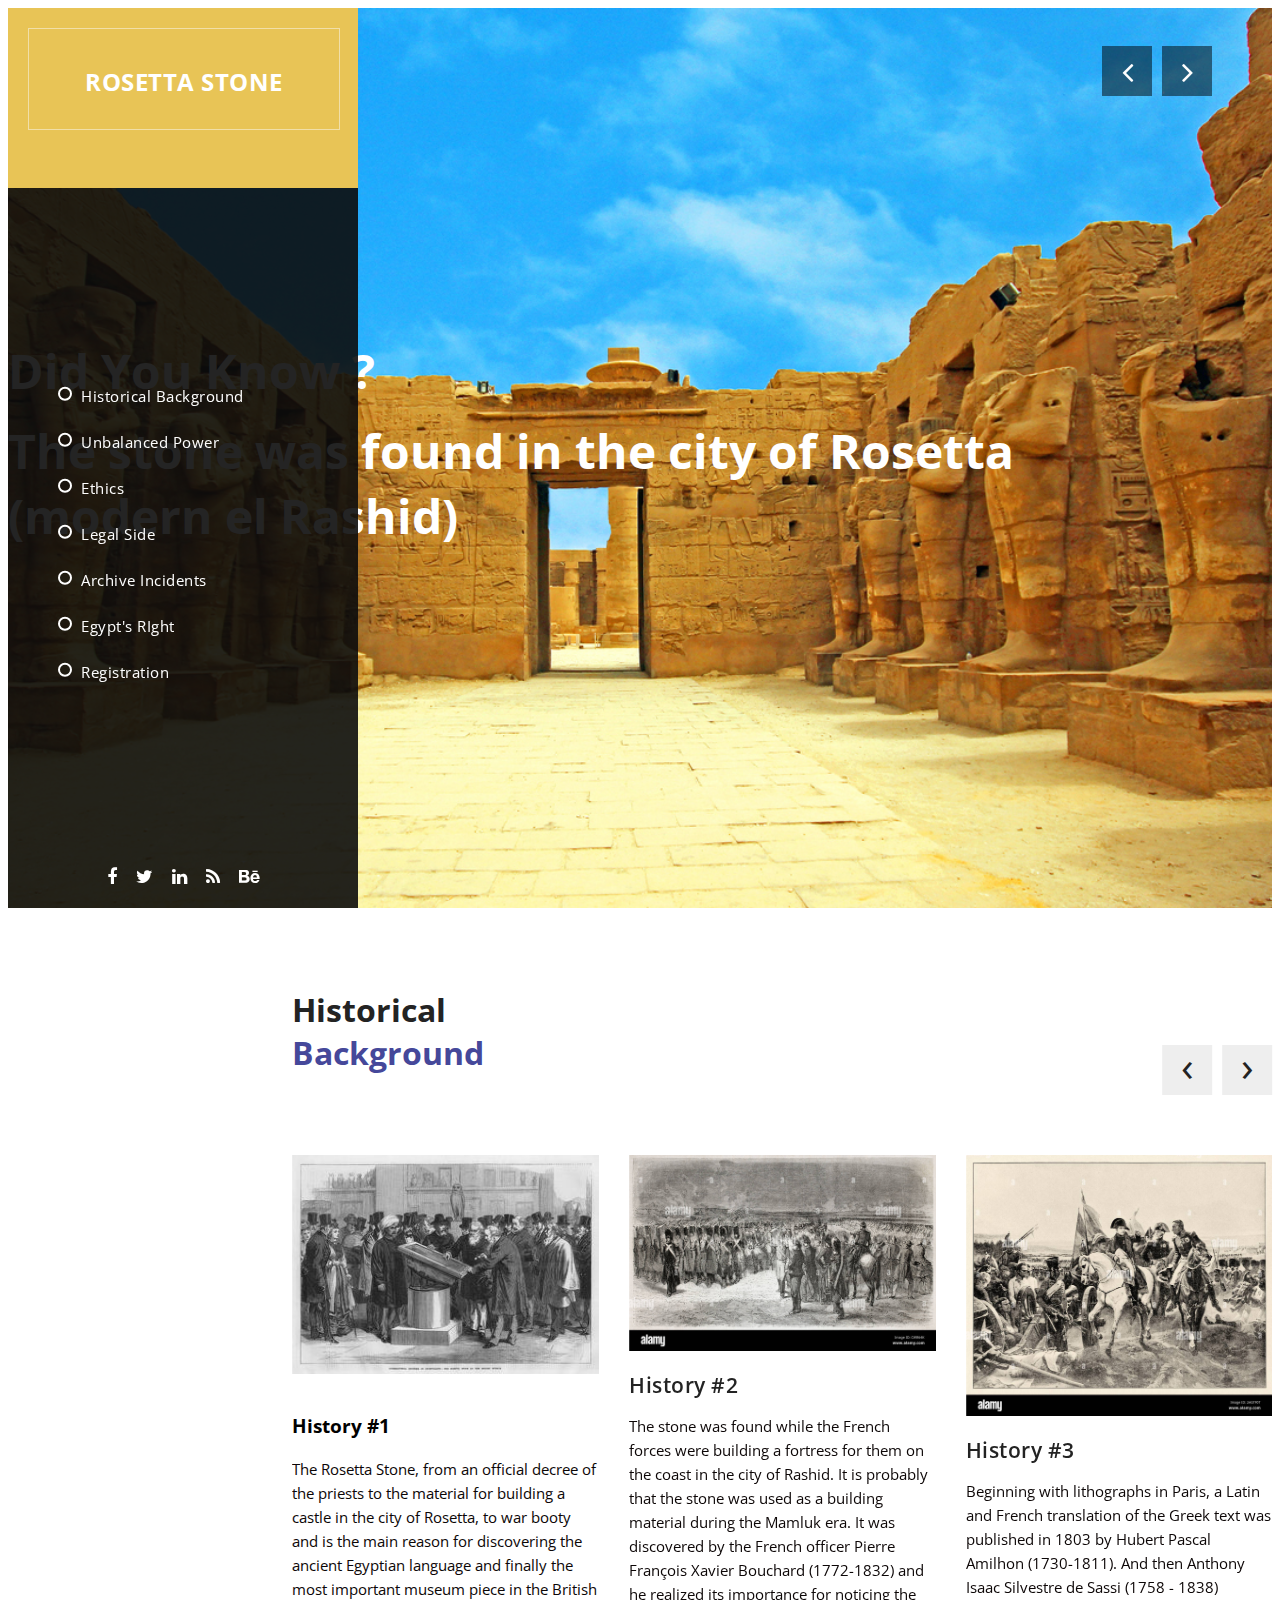
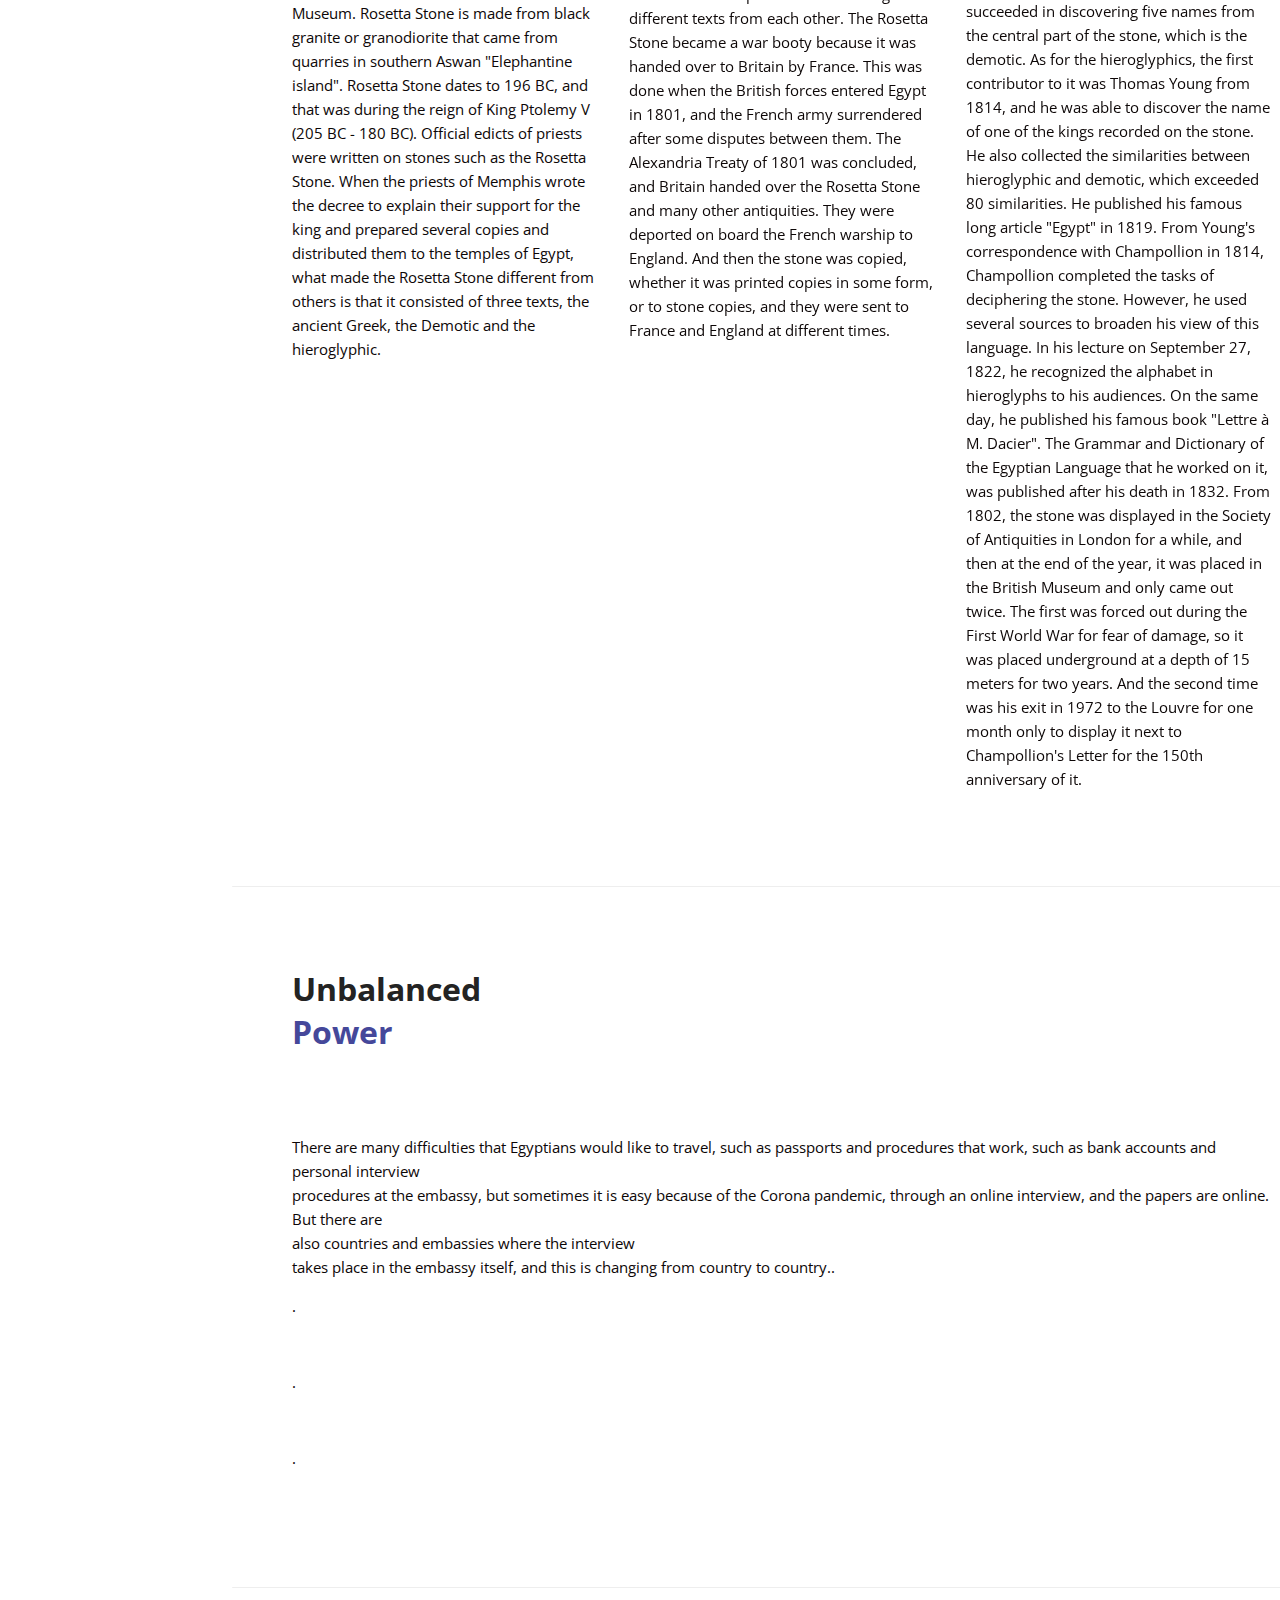
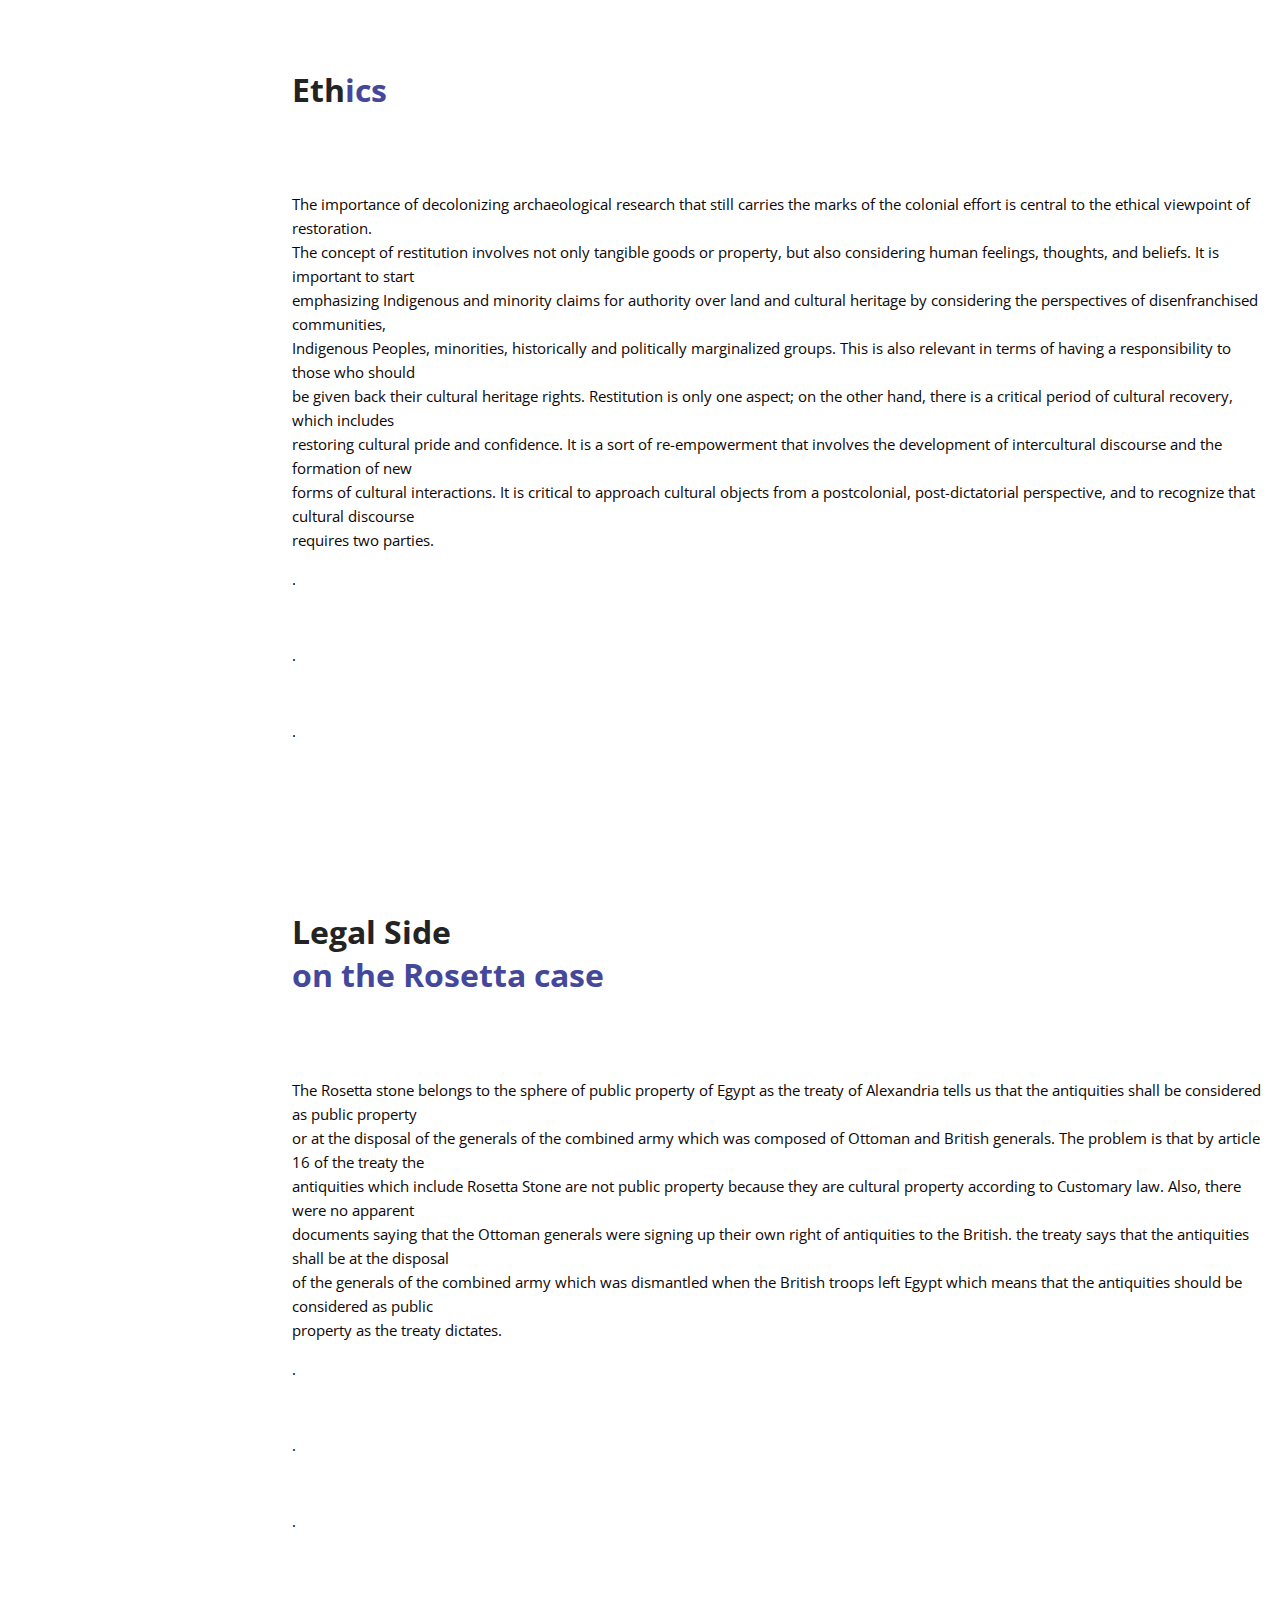
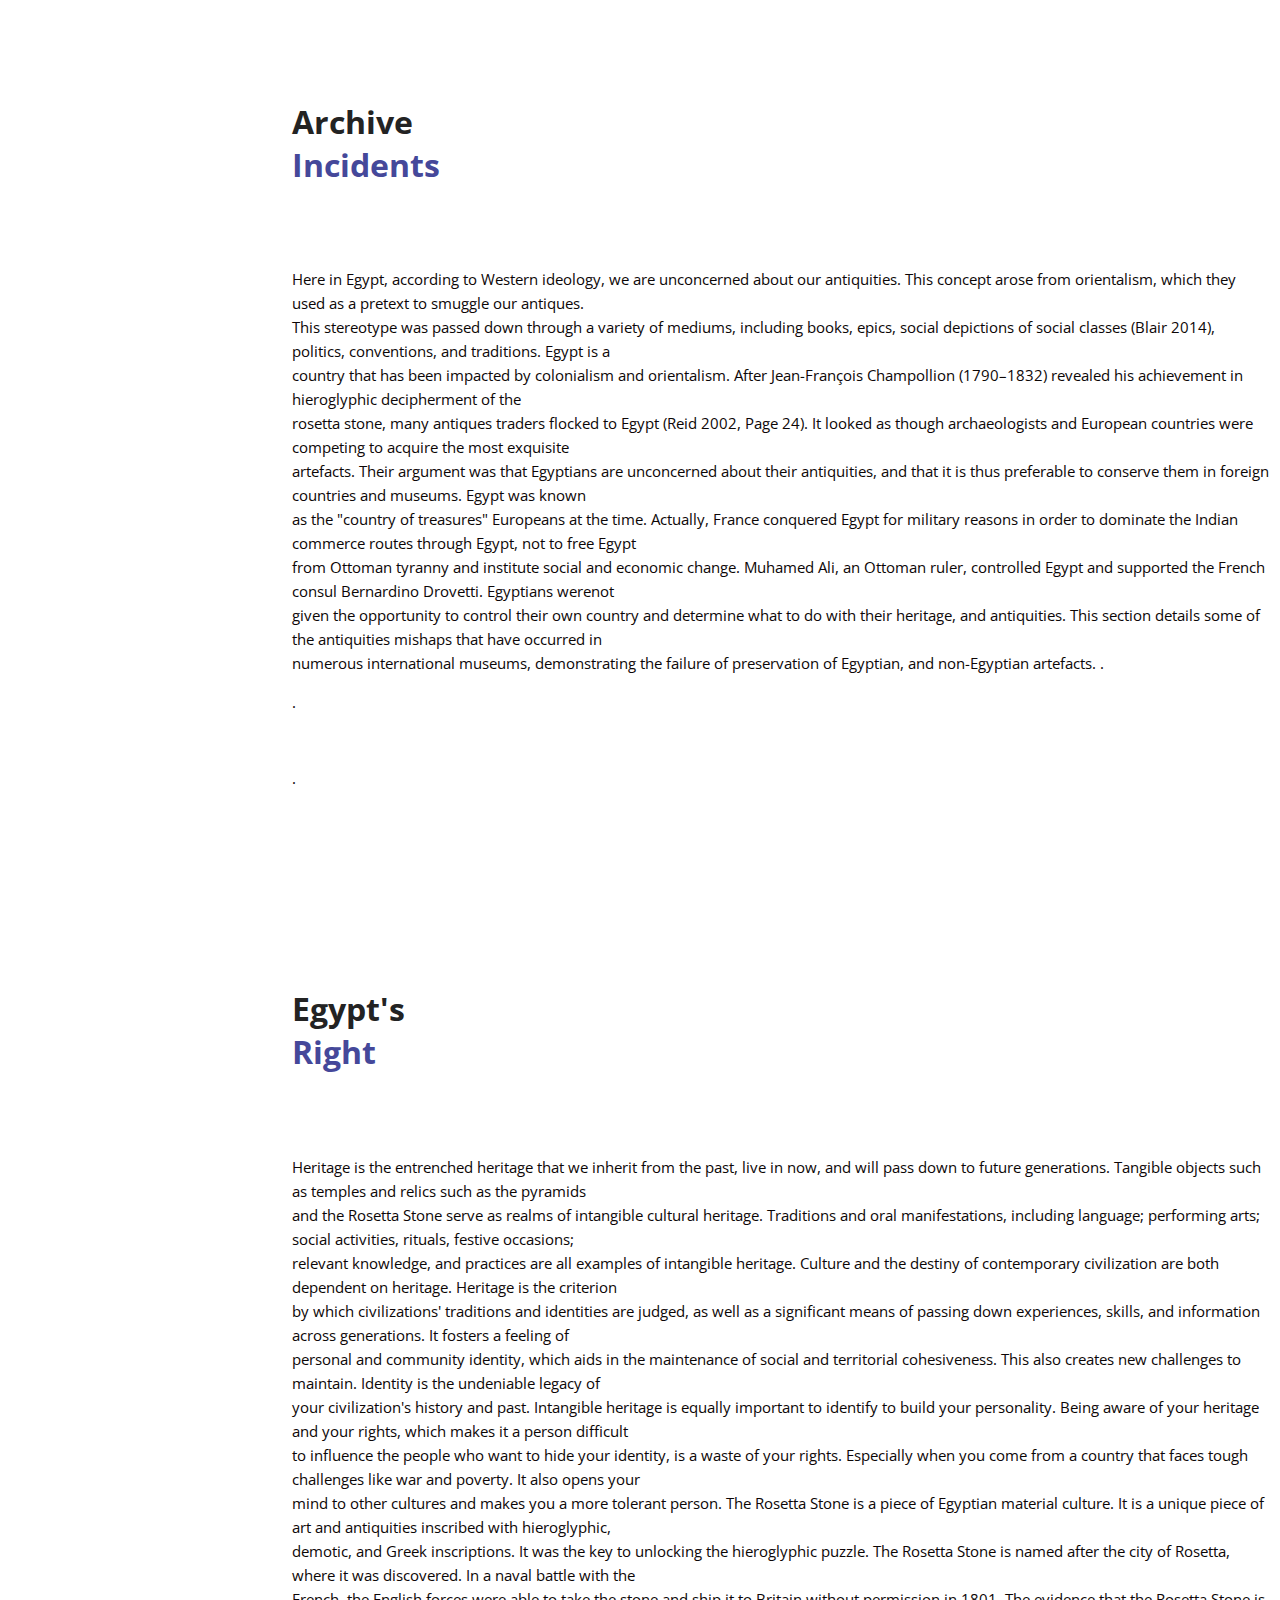
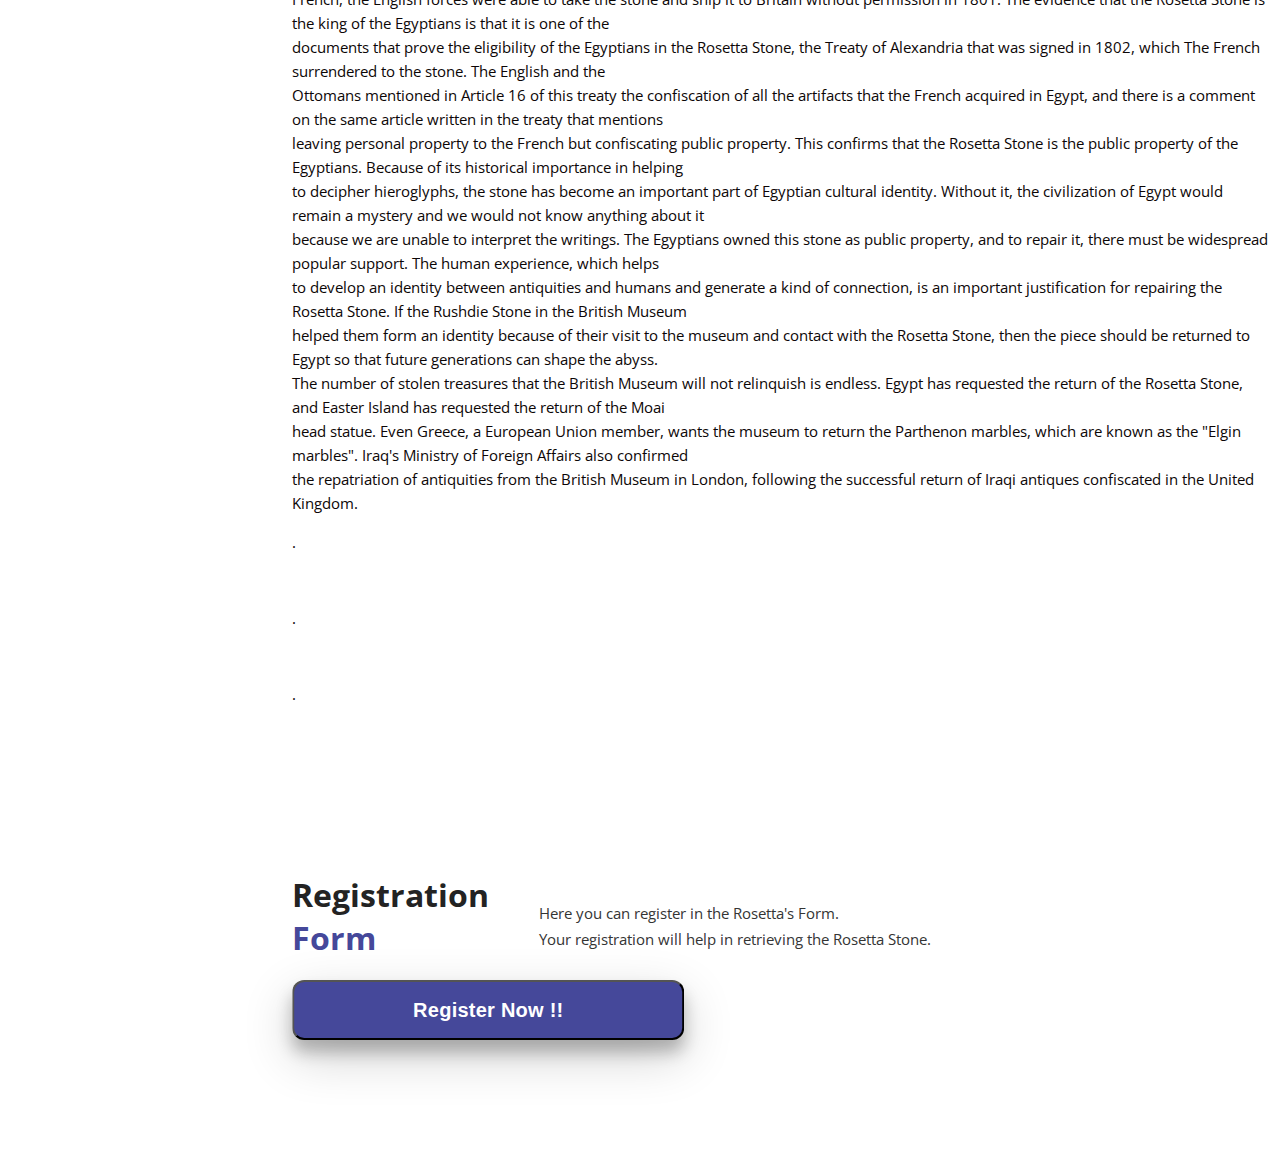
==== index.html @ f5f6c84d "Add files via upload" ====
<!DOCTYPE html>
<html>
  
    
        <meta name="viewport" content="width=device-width, initial-scale=1">
        <link rel="apple-touch-icon" href="apple-touch-icon.png">

        <link rel="stylesheet" href="css/bootstrap.min.css">
        <link rel="stylesheet" href="css/bootstrap-theme.min.css">
        <link rel="stylesheet" href="css/fontAwesome.css">
        <link rel="stylesheet" href="css/light-box.css">
        <link rel="stylesheet" href="css/owl-carousel.css">
        <link rel="stylesheet" href="css/template2.css">
        <link rel="stylesheet" href="css/txt1.css">

        <link href="https://fonts.googleapis.com/css?family=Open+Sans:300,400,600,700,800" rel="stylesheet">

        <script src="js/vendor/modernizr-2.8.3-respond-1.4.2.min.js"></script>
    </head>

<body>



        <header class="nav-down responsive-nav hidden-lg hidden-md">
        
             
           
        </header>

        <div class="sidebar-navigation hidde-sm hidden-xs" style="width: 350px;" >
            <div class="logo" style="width: 310px;">
                <a href="#">Rosetta Stone</a>
            </div>
            <nav>
                <ul>
                 
                    <li>
                        <a href="#featured">
                            <span class="rect"></span>
                            <span class="circle"></span>
                          Historical background
                        </a>
                    </li>
                    <li>
                        <a href="#power">
                            <span class="rect"></span>
                            <span class="circle"></span>
                           Unbalanced power
                        </a>
                    </li>
                    <li>
                        <a href="#projects">
                            <span class="rect"></span>
                            <span class="circle"></span>
                          Ethics
                        </a>
                    </li>
                    <li>
                        <a href="#video">
                            <span class="rect"></span>
                            <span class="circle"></span>
                            Legal Side
                        </a>
                    </li>
                    <li>
                        <a href="#blog">
                            <span class="rect"></span>
                            <span class="circle"></span>
                           Archive Incidents
                        </a>
                    </li>
             
                    <li>
                        <a href="#right">
                            <span class="rect"></span>
                            <span class="circle"></span>
                            Egypt's RIght 
                        </a>
                    </li>

                    <li>
                        <a href="#contact">
                            <span class="rect"></span>
                            <span class="circle"></span>
                            Registration 
                        </a>
                    </li>
                </ul>
            </nav>
            <ul class="social-icons">
                <li><a href="#"><i class="fa fa-facebook"></i></a></li>
                <li><a href="#"><i class="fa fa-twitter"></i></a></li>
                <li><a href="#"><i class="fa fa-linkedin"></i></a></li>
                <li><a href="#"><i class="fa fa-rss"></i></a></li>
                <li><a href="#"><i class="fa fa-behance"></i></a></li>
            </ul>
        </div>

        <div class="slider">
            <div class="Modern-Slider content-section" id="top">
                <!-- Item -->
                <div class="item item-1">
                    <div class="img-fill">
                    <div class="image"></div>
                    <div class="info">
                        <div style="text-align: left;">
                          <h1 class="black">Did You Know ?</h1>
                         <h1> The stone was found in the city of Rosetta (modern el Rashid)</h1>
                          <div class="white-button button">
                             
                          </div>
                        </div>
                        </div>
                    </div>
                </div>
                <!-- // Item -->
                <!-- Item -->
                <div class="item item-2">
                    <div class="img-fill">
                        <div class="image"></div>
                        <div class="info">
                        <div style="text-align: left;">
                            <h1 class="black">Did You Know ?</h1>
                            <h1> The Rosseta stone is currently located in the British museum</h1>
                          <div class="white-button button">
                        
                          </div>
                        </div>
                        </div>
                    </div>
                </div>
                <!-- // Item -->
                <!-- Item -->
                <div class="item item-3">
                    <div class="img-fill">
                        <div class="image"></div>
                        <div class="info">
                        <div style="text-align: left; padding-right: 575px;">
                          <h1>Did You Know ?</h1>
                          <h1>The Rosetta Stone's age is 2217 years</h1>
                          
                          <div class="white-button button">
                             
                          </div>
                        </div>
                        </div>
                    </div>
                </div>
                <!-- // Item -->
            </div>
        </div>


            <div class="page-content">
            <section id="featured" class="content-section">
              <div class="section-heading">
                    <h1>Historical <br><em>Background</em></h1>
              </div>
                <div class="section-content">
                    <div class="owl-carousel owl-theme">
                        <div class="item">
                            <div class="image">
                                <img src="img/1.jpg" alt="">
                                <div class="featured-button button">
                                   
                                </div>
                            </div>
                            <div class="text-content">
                                <h3>History #1</h3>
                              <p>The Rosetta Stone, from an official decree of the priests to the material for building a castle in the city of Rosetta, to war booty and is the main reason for discovering the ancient Egyptian language and finally the most important museum piece in the British Museum. Rosetta Stone is made from black granite or granodiorite that came from quarries in southern Aswan "Elephantine island". Rosetta Stone dates to 196 BC, and that was during the reign of King Ptolemy V (205 BC - 180 BC). Official edicts of priests were written on stones such as the Rosetta Stone. When the priests of Memphis wrote the decree to explain their support for the king and prepared several copies and distributed them to the temples of Egypt, what made the Rosetta Stone different from others is that it consisted of three texts, the ancient Greek, the Demotic and the hieroglyphic.</p>
                                
                            </div>
                        </div>
                        <div class="item">
                            <div class="image">
                                <img src="img/9.jpg" alt="">
                                <div class="featured-button button">
                                    
                                </div>
                            </div>
                            <div class="text-content">
                                <h4>History #2</h4>
                                <p>The stone was found while the French forces were building a fortress for them on the coast in the city of Rashid. It is probably that the stone was used as a building material during the Mamluk era. It was discovered by the French officer Pierre François Xavier Bouchard (1772-1832) and he realized its importance for noticing the different texts from each other. The Rosetta Stone became a war booty because it was handed over to Britain by France. This was done when the British forces entered Egypt in 1801, and the French army surrendered after some disputes between them. The Alexandria Treaty of 1801 was concluded, and Britain handed over the Rosetta Stone and many other antiquities. They were deported on board the French warship to England. And then the stone was copied, whether it was printed copies in some form, or to stone copies, and they were sent to France and England at different times.</p>
                            </div>
                        </div>
                        <div class="item">
                            <div class="image">
                                <img src="img/10.jpg" alt="">
                                <div class="featured-button button">
                                   
                                </div>
                            </div>
                            <div class="text-content">
                                <h4>History #3</h4>
                              
                                <p> Beginning with lithographs in Paris, a Latin and French translation of the Greek text was published in 1803 by Hubert Pascal Amilhon (1730-1811). And then Anthony Isaac Silvestre de Sassi (1758 - 1838) succeeded in discovering five names from the central part of the stone, which is the demotic. As for the hieroglyphics, the first contributor to it was Thomas Young from 1814, and he was able to discover the name of one of the kings recorded on the stone. He also collected the similarities between hieroglyphic and demotic, which exceeded 80 similarities. He published his famous long article "Egypt" in 1819. From Young's correspondence with Champollion in 1814, Champollion completed the tasks of deciphering the stone. However, he used several sources to broaden his view of this language. In his lecture on September 27, 1822, he recognized the alphabet in hieroglyphs to his audiences. On the same day, he published his famous book "Lettre à M. Dacier". The Grammar and Dictionary of the Egyptian Language that he worked on it, was published after his death in 1832. From 1802, the stone was displayed in the Society of Antiquities in London for a while, and then at the end of the year, it was placed in the British Museum and only came out twice. The first was forced out during the First World War for fear of damage, so it was placed underground at a depth of 15 meters for two years. And the second time was his exit in 1972 to the Louvre for one month only to display it next to Champollion's Letter for the 150th anniversary of it.</p>
                            </div>
                        </div>
                       
                        </div>
                </div>
            </section>


            <section id="power" class="content-section">
                <div class="section-heading">
                    <h1>Unbalanced <br><em>Power</em></h1>
                </div>
                <div class="section-content">
                    <div class="masonry">
                        <div class="row">
                            <div class="item">
                                <div class="col-md-8">
                    <p>There are many difficulties that Egyptians would like to travel, such as passports and procedures that work, such as bank accounts and personal interview</br>
                         procedures at the embassy, but sometimes it is easy because of the Corona pandemic, through an online interview, and the papers are online. But there are</br>
                          also countries and embassies where the interview<br>
                     takes place in the embassy itself, and this is changing from country to country..</p>
                     <p>.</p> <br>
                     <p>.</p> <br>
                     <p>.</p> <br>
               
             
                            </div>
                        </div>
                    </div>
                </div>            
            </section>




            <section id="projects" class="content-section">
                <div class="section-heading">
                    <h1>Eth<em>ics</em></h1>
                </div>
                <div class="section-content">
                    <div class="masonry">
                        <div class="row">
                            <div class="item">
                                <div class="col-md-8">
                    <p>The importance of decolonizing archaeological research that still carries the marks of the colonial effort is central to the ethical viewpoint of restoration.<br>
                         The concept of restitution involves not only tangible goods or property, but also considering human feelings, thoughts, and beliefs. It is important to start<br>
                          emphasizing Indigenous and minority claims for authority over land and cultural heritage by considering the perspectives of disenfranchised communities,<br>
                           Indigenous Peoples, minorities, historically and politically marginalized groups. This is also relevant in terms of having a responsibility to those who should<br>
                            be given back their cultural heritage rights. Restitution is only one aspect; on the other hand, there is a critical period of cultural recovery, which includes<br>
                             restoring cultural pride and confidence. It is a sort of re-empowerment that involves the development of intercultural discourse and the formation of new<br> 
                             forms of cultural interactions. It is critical to approach cultural objects from a postcolonial, post-dictatorial perspective, and to recognize that cultural discourse<br>
                              requires two parties. </p>
                              <p>.</p> <br>
                              <p>.</p> <br>
                              <p>.</p> <br>
               
             
                            </div>
                        </div>
                    </div>
                </div>     
            
                    </div>       
            </section>




            <section id="video" class="content-section">
                <div class="section-heading">
                    <h1>Legal Side<br><em>on the Rosetta case</em></h1>
                </div>
                <div class="section-content">
                    <div class="masonry">
                        <div class="row">
                            <div class="item">
                                <div class="col-md-8">
                    <p>The Rosetta stone belongs to the sphere of public property of Egypt as the treaty of Alexandria tells us that the antiquities shall be considered as public property<br>
                         or at the disposal of the generals of the combined army which was composed of Ottoman and British generals. The problem is that by article 16 of the treaty the<br>
                          antiquities which include Rosetta Stone are not public property because they are cultural property according to Customary law. Also, there were no apparent<br>
                           documents saying that the Ottoman generals were signing up their own right of antiquities to the British. the treaty says that the antiquities shall be at the disposal<br>
                            of the generals of the combined army which was dismantled when the British troops left Egypt which means that the antiquities should be considered as public<br>
                             property as the treaty dictates. </p>
                             <p>.</p> <br>
                             <p>.</p> <br>
                             <p>.</p> <br>
               
             
                            </div>
                        </div>
                    </div>
                </div> 
                </div>           
            </section>



            <section id="blog" class="content-section">
                <div class="section-heading">
                    <h1>Archive<br><em>Incidents</em></h1>
                </div>
                <div class="section-content">
                    <div class="masonry">
                        <div class="row">
                            <div class="item">
                                <div class="col-md-8">
                    <p>Here in Egypt, according to Western ideology, we are unconcerned about our antiquities. This concept arose from orientalism, which they used as a pretext to smuggle our antiques.<br>
                         This stereotype was passed down through a variety of mediums, including books, epics, social depictions of social classes (Blair 2014), politics, conventions, and traditions. Egypt is a <br>
                         country that has been impacted by colonialism and orientalism. After Jean-François Champollion (1790–1832) revealed his achievement in hieroglyphic decipherment of the<br>rosetta stone, 
                          many antiques traders flocked to Egypt (Reid 2002, Page 24). It looked as though archaeologists and European countries were competing to acquire the most exquisite<br>
                           artefacts. Their argument was that Egyptians are unconcerned about their antiquities, and that it is thus preferable to conserve them in foreign countries and museums. Egypt was known<br> 
                           as the "country of treasures" Europeans at the time. Actually, France conquered Egypt for military reasons in order to dominate the Indian commerce routes through Egypt, not to free Egypt <br> 
                           from Ottoman tyranny and institute social and economic change. Muhamed Ali, an Ottoman ruler, controlled Egypt and supported the French consul Bernardino Drovetti. Egyptians werenot<br> 
                           given the opportunity to control their own country and determine what to do with their heritage, and antiquities. This section details some of the antiquities mishaps that have occurred in <br>
                           numerous international museums, demonstrating the failure of preservation of Egyptian, and non-Egyptian artefacts. . </p>
                             <p>.</p> <br>
                             <p>.</p> <br>
                            
               
             
                            </div>
                        </div>
                    </div>
                </div>   
                </div>         
            </section>



            <section id="right" class="content-section">
                <div class="section-heading">
                    <h1>Egypt's <br><em>Right</em></h1>
                </div>
                <div class="section-content">
                    <div class="masonry">
                        <div class="row">
                            <div class="item">
                                <div class="col-md-8">
                    <p>Heritage is the entrenched heritage that we inherit from the past, live in now, and will pass down to future generations. Tangible objects such as temples and relics such as the pyramids<br>
                         and the Rosetta Stone serve as realms of intangible cultural heritage. Traditions and oral manifestations, including language; performing arts; social activities, rituals, festive occasions;<br>
                          relevant knowledge, and practices are all examples of intangible heritage. Culture and the destiny of contemporary civilization are both dependent on heritage. Heritage is the criterion<br>
                           by which civilizations' traditions and identities are judged, as well as a significant means of passing down experiences, skills, and information across generations. It fosters a feeling of <br>
                           personal and community identity, which aids in the maintenance of social and territorial cohesiveness. This also creates new challenges to maintain. Identity is the undeniable legacy of <br> 
                           your civilization's history and past. Intangible heritage is equally important to identify to build your personality. Being aware of your heritage and your rights, which makes it a person difficult<br>
                            to influence the people who want to hide your identity, is a waste of your rights. Especially when you come from a country that faces tough challenges like war and poverty. It also opens your<br>
                             mind to other cultures and makes you a more tolerant person. The Rosetta Stone is a piece of Egyptian material culture. It is a unique piece of art and antiquities inscribed with hieroglyphic,<br>
                              demotic, and Greek inscriptions. It was the key to unlocking the hieroglyphic puzzle. The Rosetta Stone is named after the city of Rosetta, where it was discovered. In a naval battle with the<br>
                               French, the English forces were able to take the stone and ship it to Britain without permission in 1801. The evidence that the Rosetta Stone is the king of the Egyptians is that it is one of the<br>
                                documents that prove the eligibility of the Egyptians in the Rosetta Stone, the Treaty of Alexandria that was signed in 1802, which The French surrendered to the stone. The English and the<br>
                                 Ottomans mentioned in Article 16 of this treaty the confiscation of all the artifacts that the French acquired in Egypt, and there is a comment on the same article written in the treaty that mentions<br>
                                  leaving personal property to the French but confiscating public property. This confirms that the Rosetta Stone is the public property of the Egyptians. Because of its historical importance in helping<br>
                                   to decipher hieroglyphs, the stone has become an important part of Egyptian cultural identity. Without it, the civilization of Egypt would remain a mystery and we would not know anything about it<br>
                                    because we are unable to interpret the writings. The Egyptians owned this stone as public property, and to repair it, there must be widespread popular support. The human experience, which helps<br>
                                     to develop an identity between antiquities and humans and generate a kind of connection, is an important justification for repairing the Rosetta Stone. If the Rushdie Stone in the British Museum<br>
                                      helped them form an identity because of their visit to the museum and contact with the Rosetta Stone, then the piece should be returned to Egypt so that future generations can shape the abyss.<br>
                                       The number of stolen treasures that the British Museum will not relinquish is endless. Egypt has requested the return of the Rosetta Stone, and Easter Island has requested the return of the Moai<br>
                                        head statue. Even Greece, a European Union member, wants the museum to return the Parthenon marbles, which are known as the "Elgin marbles". Iraq's Ministry of Foreign Affairs also confirmed<br>
                                         the repatriation of antiquities from the British Museum in London, following the successful return of Iraqi antiques confiscated in the United Kingdom. </p>
                     <p>.</p> <br>
                     <p>.</p> <br>
                     <p>.</p> <br>
               
             
                            </div>
                        </div>
                    </div>
                </div>       
                </div>     
            </section>




            <section id="contact" class="content-section">
               
                
                    <div class="section-heading">
                        <h1>Registration<br><em>Form</em></h1>
                        <p>Here you can register in the Rosetta's Form. 
                        <br>Your registration will help in retrieving the Rosetta Stone.</p>
                        
                    
                    <div class="section-content">
                        <div class="masonry">
                            <div class="row">
                                <div class="item">
                               
                                <div class="col-md-12">
                                  
                                    <a href="https://docs.google.com/forms/d/e/1FAIpQLScWUSx307Gt7PTWMOtIWdr9769UjNPnQU_GBFna7WJw-wHghA/viewform?usp=sf_link">
                                      
                                    <button type="submit"  class="accent-button button reg" style="
                                    font-size: 20px;
                                    border-radius: 12px;
                                    box-shadow: 0 12px 16px 0 rgba(0,0,0,0.24), 0 17px 50px 0 rgba(0,0,0,0.19);
                                    width: 40%;
                                    height: 60px;">Register Now !!</button>
                                     </a>
                                  </div>
                                </div>
                           </div>
                    </div>
                </div>

                </body>
            </section>
    


    <script src="https://ajax.googleapis.com/ajax/libs/jquery/1.11.2/jquery.min.js"></script>
    <script>window.jQuery || document.write('<script src="js/vendor/jquery-1.11.2.min.js"><\/script>')</script>

    <script src="js/vendor/bootstrap.min.js"></script>
    
    <script src="js/plugins.js"></script>
    <script src="js/main.js"></script>

    <script>
        // Hide Header on on scroll down
        var didScroll;
        var lastScrollTop = 0;
        var delta = 5;
        var navbarHeight = $('header').outerHeight();

        $(window).scroll(function(event){
            didScroll = true;
        });

        setInterval(function() {
            if (didScroll) {
                hasScrolled();
                didScroll = false;
            }
        }, 250);

        function hasScrolled() {
            var st = $(this).scrollTop();
            
            // Make sure they scroll more than delta
            if(Math.abs(lastScrollTop - st) <= delta)
                return;
            
            // If they scrolled down and are past the navbar, add class .nav-up.
            // This is necessary so you never see what is "behind" the navbar.
            if (st > lastScrollTop && st > navbarHeight){
                // Scroll Down
                $('header').removeClass('nav-down').addClass('nav-up');
            } else {
                // Scroll Up
                if(st + $(window).height() < $(document).height()) {
                    $('header').removeClass('nav-up').addClass('nav-down');
                }
            }
            
            lastScrollTop = st;
        }
    </script>

    <script src="http://ajax.googleapis.com/ajax/libs/jquery/1.10.2/jquery.min.js" type="text/javascript"></script>

</body>
</html>
---- css/light-box.css ----
/* LIGHT BOX */

body:after {
  content: url(../img/close.png) url(../img/loading.gif) url(../img/prev.png) url(../img/next.png);
  display: none;
}

body.lb-disable-scrolling {
  overflow: hidden;
}

.lightboxOverlay {
  position: absolute;
  top: 0;
  left: 0;
  z-index: 99999;
  background-color: black;
  filter: progid:DXImageTransform.Microsoft.Alpha(Opacity=80);
  opacity: 0.8;
  display: none;
}

.lightbox {
  position: absolute;
  margin-top: 0%;
  left: 0;
  width: 100%;
  z-index: 100000;
  text-align: center;
  line-height: 0;
  font-weight: normal;
}

.lightbox .lb-image {
  display: block;
  height: auto;
  max-width: inherit;
  max-height: none;
  border-radius: 5px;

  /* Image border */
  border: 10px solid white;
}

.lightbox a img {
  border: none;
}

.lb-outerContainer {
  position: relative;
  *zoom: 1;
  width: 250px;
  height: 250px;
  margin: 0 auto;
  border-radius: 4px;

  /* Background color behind image.
     This is visible during transitions. */
  background-color: white;
}

.lb-outerContainer:after {
  content: "";
  display: table;
  clear: both;
}

.lb-loader {
  position: absolute;
  top: 43%;
  left: 0;
  height: 25%;
  width: 100%;
  text-align: center;
  line-height: 0;
}

.lb-cancel {
  display: block;
  width: 32px;
  height: 32px;
  margin: 0 auto;
  background: url(../img/loading.gif) no-repeat;
}

.lb-nav {
  position: absolute;
  top: 0;
  left: 0;
  height: 100%;
  width: 100%;
  z-index: 10;
}

.lb-container > .nav {
  left: 0;
}

.lb-nav a {
  outline: none;
  background-image: url('[data-uri]');
}

.lb-prev, .lb-next {
  height: 100%;
  cursor: pointer;
  display: block;
}

.lb-nav a.lb-prev {
  width: 34%;
  left: 0;
  float: left;
  background: url(../img/prev.png) left 48% no-repeat;
  filter: progid:DXImageTransform.Microsoft.Alpha(Opacity=0);
  opacity: 0;
  -webkit-transition: opacity 0.6s;
  -moz-transition: opacity 0.6s;
  -o-transition: opacity 0.6s;
  transition: opacity 0.6s;
}

.lb-nav a.lb-prev:hover {
  filter: progid:DXImageTransform.Microsoft.Alpha(Opacity=100);
  opacity: 1;
}

.lb-nav a.lb-next {
  width: 64%;
  right: 0;
  float: right;
  background: url(../img/next.png) right 48% no-repeat;
  filter: progid:DXImageTransform.Microsoft.Alpha(Opacity=0);
  opacity: 0;
  -webkit-transition: opacity 0.6s;
  -moz-transition: opacity 0.6s;
  -o-transition: opacity 0.6s;
  transition: opacity 0.6s;
}

.lb-nav a.lb-next:hover {
  filter: progid:DXImageTransform.Microsoft.Alpha(Opacity=100);
  opacity: 1;
}

.lb-dataContainer {
  margin: 0 auto;
  padding-top: 5px;
  *zoom: 1;
  width: 100%;
  -moz-border-radius-bottomleft: 4px;
  -webkit-border-bottom-left-radius: 4px;
  border-bottom-left-radius: 4px;
  -moz-border-radius-bottomright: 4px;
  -webkit-border-bottom-right-radius: 4px;
  border-bottom-right-radius: 4px;
}

.lb-dataContainer:after {
  content: "";
  display: table;
  clear: both;
}

.lb-data {
  padding: 0 4px;
  color: #ccc;
}

.lb-data .lb-details {
  width: 85%;
  float: left;
  text-align: left;
  line-height: 1.1em;
}

.lb-data .lb-caption {
  font-size: 13px;
  font-weight: bold;
  line-height: 1em;
}

.lb-data .lb-caption a {
  color: #4ae;
}

.lb-data .lb-number {
  margin-top: 15px;
  display: block;
  clear: left;
  padding-bottom: 1em;
  font-size: 13px;
  color: #999999;
}

.lb-data .lb-close {
  display: block;
  float: right;
  width: 30px;
  height: 30px;
  background: url(../img/close.png) top right no-repeat;
  text-align: right;
  outline: none;
  filter: progid:DXImageTransform.Microsoft.Alpha(Opacity=70);
  opacity: 0.7;
  -webkit-transition: opacity 0.2s;
  -moz-transition: opacity 0.2s;
  -o-transition: opacity 0.2s;
  transition: opacity 0.2s;
}

.lb-data .lb-close:hover {
  cursor: pointer;
  filter: progid:DXImageTransform.Microsoft.Alpha(Opacity=100);
  opacity: 1;
}
---- css/owl-carousel.css ----
/**
 * Owl Carousel v2.3.1
 * Copyright 2013-2018 David Deutsch
 * Licensed under: SEE LICENSE IN https://github.com/OwlCarousel2/OwlCarousel2/blob/master/LICENSE
 */
/*
 *  Owl Carousel - Core
 */
.owl-carousel {
  display: none;
  width: 100%;
  -webkit-tap-highlight-color: transparent;
  /* position relative and z-index fix webkit rendering fonts issue */
  position: relative;
  z-index: 1; }
  .owl-carousel .owl-stage {
    position: relative;
    -ms-touch-action: pan-Y;
    touch-action: manipulation;
    -moz-backface-visibility: hidden;
    /* fix firefox animation glitch */ }
  .owl-carousel .owl-stage:after {
    content: ".";
    display: block;
    clear: both;
    visibility: hidden;
    line-height: 0;
    height: 0; }
  .owl-carousel .owl-stage-outer {
    position: relative;
    overflow: hidden;
    /* fix for flashing background */
    -webkit-transform: translate3d(0px, 0px, 0px); }
  .owl-carousel .owl-wrapper,
  .owl-carousel .owl-item {
    -webkit-backface-visibility: hidden;
    -moz-backface-visibility: hidden;
    -ms-backface-visibility: hidden;
    -webkit-transform: translate3d(0, 0, 0);
    -moz-transform: translate3d(0, 0, 0);
    -ms-transform: translate3d(0, 0, 0); }
  .owl-carousel .owl-item {
    position: relative;
    min-height: 1px;
    float: left;
    -webkit-backface-visibility: hidden;
    -webkit-tap-highlight-color: transparent;
    -webkit-touch-callout: none; }
  .owl-carousel .owl-item img {
    display: block;
    width: 100%; }
  .owl-carousel .owl-nav.disabled,
  .owl-carousel .owl-dots.disabled {
    display: none; }
  .owl-carousel .owl-nav .owl-prev,
  .owl-carousel .owl-nav .owl-next,
  .owl-carousel .owl-dot {
    cursor: pointer;
    cursor: hand;
    -webkit-user-select: none;
    -khtml-user-select: none;
    -moz-user-select: none;
    -ms-user-select: none;
    user-select: none; }
  .owl-carousel .owl-nav button.owl-prev,
  .owl-carousel .owl-nav button.owl-next,
  .owl-carousel button.owl-dot {
    background: none;
    color: inherit;
    border: none;
    padding: 0 !important;
    font: inherit; }
  .owl-carousel.owl-loaded {
    display: block; }
  .owl-carousel.owl-loading {
    opacity: 0;
    display: block; }
  .owl-carousel.owl-hidden {
    opacity: 0; }
  .owl-carousel.owl-refresh .owl-item {
    visibility: hidden; }
  .owl-carousel.owl-drag .owl-item {
    -ms-touch-action: none;
        touch-action: none;
    -webkit-user-select: none;
    -moz-user-select: none;
    -ms-user-select: none;
    user-select: none; }
  .owl-carousel.owl-grab {
    cursor: move;
    cursor: grab; }
  .owl-carousel.owl-rtl {
    direction: rtl; }
  .owl-carousel.owl-rtl .owl-item {
    float: right; }

/* No Js */
.no-js .owl-carousel {
  display: block; }

/*
 *  Owl Carousel - Animate Plugin
 */
.owl-carousel .animated {
  animation-duration: 1000ms;
  animation-fill-mode: both; }

.owl-carousel .owl-animated-in {
  z-index: 0; }

.owl-carousel .owl-animated-out {
  z-index: 1; }

.owl-carousel .fadeOut {
  animation-name: fadeOut; }

@keyframes fadeOut {
  0% {
    opacity: 1; }
  100% {
    opacity: 0; } }

/*
 * 	Owl Carousel - Auto Height Plugin
 */
.owl-height {
  transition: height 500ms ease-in-out; }

/*
 * 	Owl Carousel - Lazy Load Plugin
 */
.owl-carousel .owl-item .owl-lazy {
  opacity: 0;
  transition: opacity 400ms ease; }

.owl-carousel .owl-item img.owl-lazy {
  transform-style: preserve-3d; }

/*
 * 	Owl Carousel - Video Plugin
 */
.owl-carousel .owl-video-wrapper {
  position: relative;
  height: 100%;
  background: #000; }

.owl-carousel .owl-video-play-icon {
  position: absolute;
  height: 80px;
  width: 80px;
  left: 50%;
  top: 50%;
  margin-left: -40px;
  margin-top: -40px;
  background: url("owl.video.play.png") no-repeat;
  cursor: pointer;
  z-index: 1;
  -webkit-backface-visibility: hidden;
  transition: transform 100ms ease; }

.owl-carousel .owl-video-play-icon:hover {
  -ms-transform: scale(1.3, 1.3);
      transform: scale(1.3, 1.3); }

.owl-carousel .owl-video-playing .owl-video-tn,
.owl-carousel .owl-video-playing .owl-video-play-icon {
  display: none; }

.owl-carousel .owl-video-tn {
  opacity: 0;
  height: 100%;
  background-position: center center;
  background-repeat: no-repeat;
  background-size: contain;
  transition: opacity 400ms ease; }

.owl-carousel .owl-video-frame {
  position: relative;
  z-index: 1;
  height: 100%;
  width: 100%; }
---- css/template2.css ----
/* 

Sentra Template

http://www.templatemo.com/tm-518-sentra

*/

body {
  font-family: 'Open Sans', sans-serif;
}

h1{

  color:#000;
  
  }

p {
  font-size: 15px;
  color: #0c0606;
  line-height: 24px;
  text-align: left;
}

.page-content {
  width: 77.5%;
  float: right;
}

.content-section {
  padding-top: 80px;
  position: relative;
  width: 100%;
  display: inline-block;
  height: auto;
  left: 50%;
  text-align: center;
  -webkit-transform: translateX(-50%);
  -moz-transform: translateX(-50%);
  -ms-transform: translateX(-50%);
  -o-transform: translateX(-50%);
  transform: translateX(-50%);
}

.section-heading {
  text-align: left;
  position: relative;
  margin-bottom: 60px;
}

.section-heading h1 {
  margin-top: 0px;
  font-size: 32px;
  color: #232323;
  display: inline-block;
  margin-right: 50px;
}

.section-heading em {
  font-style: normal;
  font-weight: 700;
  color: #45489a;
}

.section-heading p {
  display: inline-block;
  font-size: 15px;
  line-height: 26px;
  color: #343434;
  position: absolute;
  top: 12.5px;
}

.white-button a {
  font-size: 13px;
  font-weight: 600;
  color: #45489a;
  text-transform: capitalize;
  background-color: #fff;
  display: inline-block;
  height: 44px;
  line-height: 44px;
  padding: 0px 25px;
  letter-spacing: 0.25px;
  text-decoration: none;
  transition: all 0.3s;
}

.white-button a:hover {
  background-color: #45489a;
  color: #fff;
}

.accent-button a {
  font-size: 13px;
  font-weight: 600;
  color: #fff;
  text-transform: capitalize;
  background-color: #45489a;
  display: inline-block;
  height: 44px;
  line-height: 44px;
  padding: 0px 25px;
  letter-spacing: 0.25px;
  text-decoration: none;
  transition: all 0.3s;
}

.accent-button a:hover {
  background-color: #fff;
  color: #45489a;
}

header {
    position: fixed;
    top: 0;
    transition: top 0.3s ease-in-out;
    width: 100%;
}

.nav-up {
    top: -75px;
}

/* Responsive Navigation */


.navbar-toggle {
  position: absolute;
  top: 40%;
  left: 50%;
  display: inline-block;
  -webkit-transform: translateX(-50%) translateY(-50%);
  -moz-transform: translateX(-50%) translateY(-50%);
  -ms-transform: translateX(-50%) translateY(-50%);
  -o-transform: translateX(-50%) translateY(-50%);
  transform: translateX(-50%) translateY(-50%);
}

.navbar-nav {
  margin: 0;
  border: none;
}

#main-nav ul {
  text-align: center;
  background-color: rgba(0,0,0,0.9);
  margin-top: 59px;
  width: 100%;
}
#main-nav ul li {
  margin: 15px 0px;
}
#main-nav ul li:hover {
  background-color: transparent;
}
#main-nav ul li a {
  font-size: 15px;
  text-transform: capitalize;
  color: #fff;
  box-shadow: none;
  border: none;
}

#main-nav ul li a:hover {
  opacity: 0.5;
  background-color: transparent;
}

.navbar-toggle span {
  background-color: #232323;
}


/* Sidebar Style */

.sidebar-navigation {
  width: 22.5%;
  float: left;
  height: 100%;
  position: fixed;
  background-color: rgba(12,12,12,0.9);
  z-index: 10;
}

.sidebar-navigation .logo {
  position: absolute;
  width: 92%;
  height: 140px;
  line-height: 106px;
  background-color:  #e8c456 ;
  padding: 20px;
  text-align: center;
}

.sidebar-navigation .logo a {
  text-decoration: none;
  color: #fff;
  font-size: 24px;
  font-weight: 700;
  text-transform: uppercase;
  letter-spacing: 0.5px;
  height: 100px;
  width: 100%;
  display: inline-block;
  border: 1px solid rgba(250,250,250,0.5);
}

.sidebar-navigation .logo em {
  font-style: normal;
  font-weight: 300;
}

.sidebar-navigation nav {
  position: relative;
  top: 60%;
  left: 60%;
  -webkit-transform: translateX(-60%) translateY(-60%);
  -moz-transform: translateX(-60%) translateY(-60%);
  -ms-transform: translateX(-60%) translateY(-60%);
  -o-transform: translateX(-60%) translateY(-60%);
  transform: translateX(-60%) translateY(-60%);
}

.sidebar-navigation ul {
  margin-left: 45px;
  list-style: none;
  padding: 0;
}
.sidebar-navigation li{
  padding: 10px 0;
}
.sidebar-navigation span{
  display: inline-block;
  position:relative;
}
.sidebar-navigation nav a{
  display: inline-block;
  color: #fff;
  margin-top: 5px;
  text-decoration: none!important;
  font-size: 15px;
  letter-spacing: 0.5px;
  text-transform: capitalize;
}
.circle{
  margin-right: 5px;
  height: 10px;
  width: 10px;
  left: 0px;
  top: -1px;
  border-radius: 50%;
  background-color: transparent;
  border: 2px solid #fff;
  transition: all 0.3s;
}
.rect{
  height: 1px;
  width: 0px;
  left: 0;
  bottom: 5.5px;
  background-color: #fff;
  -webkit-transition: -webkit-transform 0.1s, width 0.6s;
  -moz-transition: -webkit-transform 0.1s, width 0.6s;
  transition: transform 0.1s, width 0.6s;
}
.sidebar-navigation nav a:focus {
  color: #fff;
}
.sidebar-navigation nav a:hover, nav .active-section {
  color: #fff;
}
.sidebar-navigation nav a:hover span, nav .active-section span{
  background-color: #ddd;
}
.sidebar-navigation nav .active-section .rect{
  width: 30px;
}
.sidebar-navigation nav .active-section .circle{
  background-color: #fff;
}

.sidebar-navigation .social-icons {
  position: absolute;
  width: 100%;  
  bottom: 10px;
  padding: 0;
  margin: 0;
  text-align: center;
}

.sidebar-navigation .social-icons li {
  display: inline-block;
  margin-right: 15px;
  margin-top: 0px;
  margin-bottom: 0px;
}
.sidebar-navigation .social-icons li:last-child {
  margin-right: 0px;
}

.sidebar-navigation .social-icons li a {
  font-size: 18px;
  color: #fff;
  transition: all 0.5s;
}

.sidebar-navigation .social-icons li a:hover {
  color: #45489a;
}


/* Slider Style */

.slider .content-section {
  padding-top: 0px;
  min-width: 100%;
  min-height: 100vh;
  width: 100%;
  height: 100vh;
  text-align: center;
}

.slider p a {
	color: #FFF;
}
.slider p a:hover {
	color: #FF0;
	text-decoration: none;
}

.Modern-Slider .info {
  text-align: right;
  position: absolute;
  z-index: 10;
  top: 50%;
  right: 60px;
  -webkit-transform: translateY(-50%);
  -moz-transform: translateY(-50%);
  -ms-transform: translateY(-50%);
  -o-transform: translateY(-50%);
  transform: translateY(-50%);
  display: inline-block;
}

.Modern-Slider .info h1 {
  margin-top: 0px;
  margin-bottom: 15px;
  font-size: 48px;
  color: #fff;
  font-weight: 700;
}

.Modern-Slider .info p {
  font-size: 15px;
  color: #fff;
}

.Modern-Slider .info .white-button {
  margin-top: 30px;
}

.Modern-Slider .info .white-button a:focus {
  outline: none;
}

.Modern-Slider .slick-dots {
  opacity: 0;
}

.Modern-Slider .NextArrow{
  outline: none;
  display: none;
  position:absolute;
  top:60px;
  right:60px;
  width:50px;
  height:50px;
  background:rgba(0,0,0,.50);
  border:0 none;
  margin-top:-22.5px;
  text-align:center;
  font:32px/50px FontAwesome;
  color:#FFF;
  z-index:5;
}

.Modern-Slider .NextArrow:before{content:'\f105';}

.Modern-Slider .PrevArrow{
  outline: none;
  position:absolute;
  top:60px;
  right: 120px;
  width:50px;
  height:50px;
  background:rgba(0,0,0,.50);
  border:0 none;
  margin-top:-22.5px;
  text-align:center;
  font:32px/50px FontAwesome;
  color:#FFF;
  z-index:5;
}

.Modern-Slider .item .image {
  width: 100%;
  height: 100vh;
  background-position: center center;
  background-size: cover;
  display: block;
}


.Modern-Slider .item-1 .image {
  background-image: url(../img/7.jpg);
}

.Modern-Slider .item-2 .image {
  background-image: url(../img/4.jpg);
}

.Modern-Slider .item-3 .image {
  background-image: url(../img/7.jpg);
}

.Modern-Slider .PrevArrow:before{content:'\f104';}

.Modern-Slider .item .image {
  animation: zoomin 12s ease-in-out infinite alternate;
  -webkit-animation: zoomin 12s ease-in-out infinite alternate;
}

@keyframes zoomin {
    0% {-webkit-transform: scale(1);}
    100% {-webkit-transform: scale(1.2);}
}

.Modern-Slider {background:transparent;}

/* ==== Slick Slider Css Ruls === */
.slick-slider{position:relative;display:block;-webkit-user-select:none;-moz-user-select:none;-ms-user-select:none;user-select:none;-webkit-touch-callout:none;-khtml-user-select:none;-ms-touch-action:pan-y;touch-action:pan-y;-webkit-tap-highlight-color:transparent}
.slick-list{position:relative;display:block;overflow:hidden;margin:0;padding:0}
.slick-list:focus{outline:none}.slick-list.dragging{cursor:hand}
.slick-slider .slick-track,.slick-slider .slick-list{-webkit-transform:translate3d(0,0,0);-ms-transform:translate3d(0,0,0);transform:translate3d(0,0,0)}
.slick-track{position:relative;top:0;left:0;display:block}
.slick-track:before,.slick-track:after{display:table;content:''}.slick-track:after{clear:both}
.slick-loading .slick-track{visibility:hidden}
.slick-slide{display:none;float:left /* If RTL Make This Right */ ;height:100%;min-height:1px}
.slick-slide.dragging img{pointer-events:none}
.slick-initialized .slick-slide{display:block}
.slick-loading .slick-slide{visibility:hidden}
.slick-vertical .slick-slide{display:block;height:auto;border:1px solid transparent}


/* Featured Style */

#featured {
  padding-left: 60px;
  padding-right: 60px;
  padding-bottom: 80px;
  border-bottom: 1px solid #eee;
}

#featured .section-heading {
  margin-right: 20%;
}

#featured .content-section {
  display: inline-block;
  position: relative;
}

#featured .owl-dots {
  margin-top: 40px;
}

#featured .owl-dots .owl-dot span  {
  width: 12px;
  height: 12px;
  background-color: #cdcdcd!important;
  display: inline-block;
  border-radius: 50%;
  margin: 0 3px;
}

#featured .owl-dots .active span {
  background-color: #45489a!important;
}

#featured .owl-dots button {
  outline: none;
}

#featured .owl-nav {
  position: absolute;
  display: inline-block;
  top: -110px;
  right: 0;
}

#featured .owl-nav button:focus {
  outline: none;
}

#featured .owl-nav .owl-prev span {
  margin-right: 10px;
}

#featured .owl-nav .owl-next span, #featured .owl-nav .owl-prev span {
  outline: none;
  width: 50px;
  height: 50px;
  display: inline-block;
  text-align: center;
  line-height: 42px;
  background-color: #eee;
  color: #232323;
  font-size: 42px;
  transition: all 0.5s;
}

#featured .owl-nav span:hover {
  background-color: #45489a;
  color: #fff;
}

#featured .item {
  text-align: left;
  position: relative;
  z-index: 10;
}

#featured .item .image {
  position: relative;
}

#featured .item .image img {
  width: 100%;
  overflow: hidden;
}

#featured .item .image .featured-button a {
  font-size: 13px;
  font-weight: 600;
  color: #fff;
  text-align: center;
  text-transform: capitalize;
  background-color: rgba(69,72,154, 0.9);
  display: inline-block;
  height: 44px;
  line-height: 44px;
  width: 100%;
  letter-spacing: 0.25px;
  text-decoration: none;
  transition: all 0.5s;
  position: absolute;
  z-index: 9;
  bottom: -44px;
  opacity: 0;
}

#featured .item:hover .featured-button a {
  bottom: 0;
  opacity: 1;
}

#featured .item .text-content {
  padding-top: 20px;
  background-color: #fff;
  position: relative;
  z-index: 10;
}

#featured .item .text-content h4 {
  margin-top: 0px;
  margin-bottom: 5px;
  font-size: 21px;
  font-weight: 600;
  color: #232323;
  letter-spacing: 0.5px;
}

#featured .item .text-content span {
  display: inline-block;
  font-size: 15px;
  font-weight: 600;
  color: #7a7a7a;
  letter-spacing: 0.5px;
  margin-bottom: 12.5px;
}

















#power {
  padding-left: 60px;
  padding-right: 60px;
  padding-bottom: 80px;
  border-bottom: 1px solid #eee;
}

#power .section-heading {
  margin-right: 20%;
}

#power .content-section {
  display: inline-block;
  position: relative;
}

#power .owl-dots {
  margin-top: 40px;
}

#power .owl-dots .owl-dot span  {
  width: 12px;
  height: 12px;
  background-color: #cdcdcd!important;
  display: inline-block;
  border-radius: 50%;
  margin: 0 3px;
}

#power .owl-dots .active span {
  background-color: #45489a!important;
}

#power.owl-dots button {
  outline: none;
}

#power .owl-nav {
  position: absolute;
  display: inline-block;
  top: -110px;
  right: 0;
}

#power.owl-nav button:focus {
  outline: none;
}

#power .owl-nav .owl-prev span {
  margin-right: 10px;
}

#power .owl-nav .owl-next span, #power .owl-nav .owl-prev span {
  outline: none;
  width: 50px;
  height: 50px;
  display: inline-block;
  text-align: center;
  line-height: 42px;
  background-color: #eee;
  color: #232323;
  font-size: 42px;
  transition: all 0.5s;
}

#power.owl-nav span:hover {
  background-color: #45489a;
  color: #fff;
}

#power .item {
  text-align: left;
  position: relative;
  z-index: 10;
}

#power .item .image {
  position: relative;
}

#power .item .image img {
  width: 100%;
  overflow: hidden;
}

#power .item .image .power-button a {
  font-size: 13px;
  font-weight: 600;
  color: #fff;
  text-align: center;
  text-transform: capitalize;
  background-color: rgba(69,72,154, 0.9);
  display: inline-block;
  height: 44px;
  line-height: 44px;
  width: 100%;
  letter-spacing: 0.25px;
  text-decoration: none;
  transition: all 0.5s;
  position: absolute;
  z-index: 9;
  bottom: -44px;
  opacity: 0;
}

#power .item:hover .power-button a {
  bottom: 0;
  opacity: 1;
}

#power .item .text-content {
  padding-top: 20px;
  background-color: #fff;
  position: relative;
  z-index: 10;
}

#power.item .text-content h4 {
  margin-top: 0px;
  margin-bottom: 5px;
  font-size: 21px;
  font-weight: 600;
  color: #232323;
  letter-spacing: 0.5px;
}

#power .item .text-content span {
  display: inline-block;
  font-size: 15px;
  font-weight: 600;
  color: #7a7a7a;
  letter-spacing: 0.5px;
  margin-bottom: 12.5px;
}






/* Projects Style */

#projects {
  padding-left: 60px;
  padding-right: 60px;
  padding-bottom: 50px;
}

#projects .masonry {
  position: relative;
  width: 100%;
}

#projects .masonry .item img {
  transition: all 1s;
  width: 100%;
  overflow: hidden;
  margin-bottom: 30px;
}

#projects .masonry .item img:hover {
  opacity: 0.5;
}



/* Video Presentation Style */

#video {
  padding-left: 60px;
  padding-right: 60px;
  padding-bottom: 50px;
}

#video .masonry {
  position: relative;
  width: 100%;
}

#video .masonry .item img {
  transition: all 1s;
  width: 100%;
  overflow: hidden;
  margin-bottom: 30px;
}

#video .masonry .item img:hover {
  opacity: 0.5;
}


/* Blog Style */

#blog {
  padding-left: 60px;
  padding-right: 60px;
  padding-bottom: 80px;
}

#blog .tabs {
  list-style: none;
  margin: 0px;
  padding: 0px;
  height: 90px;
  width: 100%;
  background-color: #eee;
  border-bottom: 10px solid #45489a;
}

#blog .tabs li {
  display: inline-block;
  text-align: center;
  width: 25%;
  float: left;
  margin: 0;
  padding: 0;
}

#blog .tabs a {
  display: block;
  text-align: center;
  text-decoration: none;
  text-transform: capitalize;
  letter-spacing: 0.5px;
  color: #232323;
  font-size: 19px;
  line-height: 80px;
  font-weight: 600;
  transition: 0.5s;
}

#blog .tabs a:hover {
  color: #45489a;
}


#blog .tabs .active:hover {
  color: #fff;
}

#blog .tabs .active {
  background-color: #45489a;
  color: #fff;
}

.tabgroup {
  background-color: #f4f4f4;
  padding: 20px 30px;
}

.clearfix:after {
  content:"";
  display:table;
  clear:both;
}

#blog .tabgroup ul {
  padding: 0;
  margin: 0;
  list-style: none;
}

#blog .tabgroup ul li {
  display: inline-block;
  text-align: left;
  margin-bottom: 10px;
  padding-bottom: 20px;
  border-bottom: 1px solid #ddd;
}

#blog .tabgroup ul li:last-child {
  border-bottom: none;
  margin-bottom: 0px;
  padding-bottom: 10px;
}

#blog .tabgroup ul li img {
  float: left;
  margin-right: 30px;
  max-width: 100%;
  overflow: hidden;
}
#blog .tabgroup ul li .text-content {
  display: inline;
}

#blog .item .text-content h4 {
  padding-top: 7.5px;
  margin-top: 0px;
  margin-bottom: 5px;
  font-size: 21px;
  font-weight: 600;
  color: #232323;
  letter-spacing: 0.5px;
}

#blog .item .text-content span {
  display: inline-block;
  font-size: 15px;
  font-weight: 600;
  color: #7a7a7a;
  letter-spacing: 0.5px;
  margin-bottom: 15px;
}

#blog .item .text-content .accent-button {
  margin-top: 25px;
}







#right {
  padding-left: 60px;
  padding-right: 60px;
  padding-bottom: 50px;
}

#right .masonry {
  position: relative;
  width: 100%;
}

#right .masonry .item img {
  transition: all 1s;
  width: 100%;
  overflow: hidden;
  margin-bottom: 30px;
}

#right .masonry .item img:hover {
  opacity: 0.5;
}




/* Contact Style */

#contact {
  padding-left: 60px;
  padding-right: 60px;
  padding-bottom: 50px;
}

#contact .masonry {
  position: relative;
  width: 100%;
}

#contact .masonry .item img {
  transition: all 1s;
  width: 100%;
  overflow: hidden;
  margin-bottom: 30px;
}

#contact .masonry .item img:hover {
  opacity: 0.5;
}

#contact button {
  font-size: 13px;
  border-radius: 0px;
  font-weight: 600;
  color: #fff;
  text-transform: capitalize;
  background-color: #45489a;
  display: inline-block;
  height: 44px;
  line-height: 24px;
  outline: none;
  box-shadow: none;
  width: 100%;
  letter-spacing: 0.25px;
  text-decoration: none;
  transition: all 0.3s;
}

#contact button:hover {
  color: #232323;
  background-color: #f4f4f4;
}


#contact-content {
  padding-left: 15px;
  padding-right: 15px;
}


/* Responsive Style */

@media (max-width: 992px) {

  .responsive-nav {
    display: none;
  }

  .sidebar-navigation .logo a {
    font-size: 18px;
  }

  .sidebar-navigation nav a {
    font-size: 13px;
  }

  .sidebar-navigation nav ul {
    margin-left: 30px;
  }

  .sidebar-navigation .social-icons li a {
    font-size: 15px;
  }

}


@media (max-width: 767px) {

  .responsive-nav {
    display: block;
    height: 60px;
  }

  .page-content {
    width: 100%;
  }

  .Modern-Slider .info {
    text-align: center;
    right: 0px;
    padding: 0px 30px;
  }

  .Modern-Slider .NextArrow{
    outline: none;
    display: none;
    position:absolute;
    top:120px;
    right: 50%;
    transform: translateX(50%);
    margin-right: -30px;
    width:50px;
    height:50px;
    background:rgba(0,0,0,.50);
    border:0 none;
    text-align:center;
    font:32px/50px FontAwesome;
    color:#FFF;
    z-index:5;
  }

  .Modern-Slider .NextArrow:before{content:'\f105';}

  .Modern-Slider .PrevArrow{
    outline: none;
    position:absolute;
    top:120px;
    left: 50%;
    transform: translateX(-50%);
    margin-left: -30px;
    width:50px;
    height:50px;
    background:rgba(0,0,0,.50);
    border:0 none;
    text-align:center;
    font:32px/50px FontAwesome;
    color:#FFF;
    z-index:5;
  }

  

}

@media (max-width: 690px) {

  .section-heading p {
    position: relative;
  }

  #featured {
    padding-left: 15px;
    padding-right: 15px;
  }

  #featured .owl-nav {
    position: absolute;
    display: inline-block;
    top: -220px;
    right: 0;
  }

  #projects {
    padding-left: 15px;
    padding-right: 15px;
  }

  #video {
    padding-left: 15px;
    padding-right: 15px;
  }

  #blog {
    padding-left: 15px;
    padding-right: 15px;
  }

  #blog .tabs a {
    font-size: 13px;
  }

  #blog .tabgroup ul li img {
    float: none;
    width: 100%;
    margin-bottom: 15px;
  }
  #blog .tabgroup ul li .text-content {
    display: block;
  }


}
---- css/txt1.css ----
#reg{
        background-color: #45489A;
        border: none;
        color: white;
        padding: 14px 40px;
        border-radius: 12px;
        text-align: center;
        text-decoration: none;
        display: inline-block;
        font-size: 20px;
        transition-duration: 0.4s;
        box-shadow: 0 12px 16px 0 rgba(0,0,0,0.24), 0 17px 50px 0 rgba(0,0,0,0.19);
        width: 40%;
        height: 60px;
    }
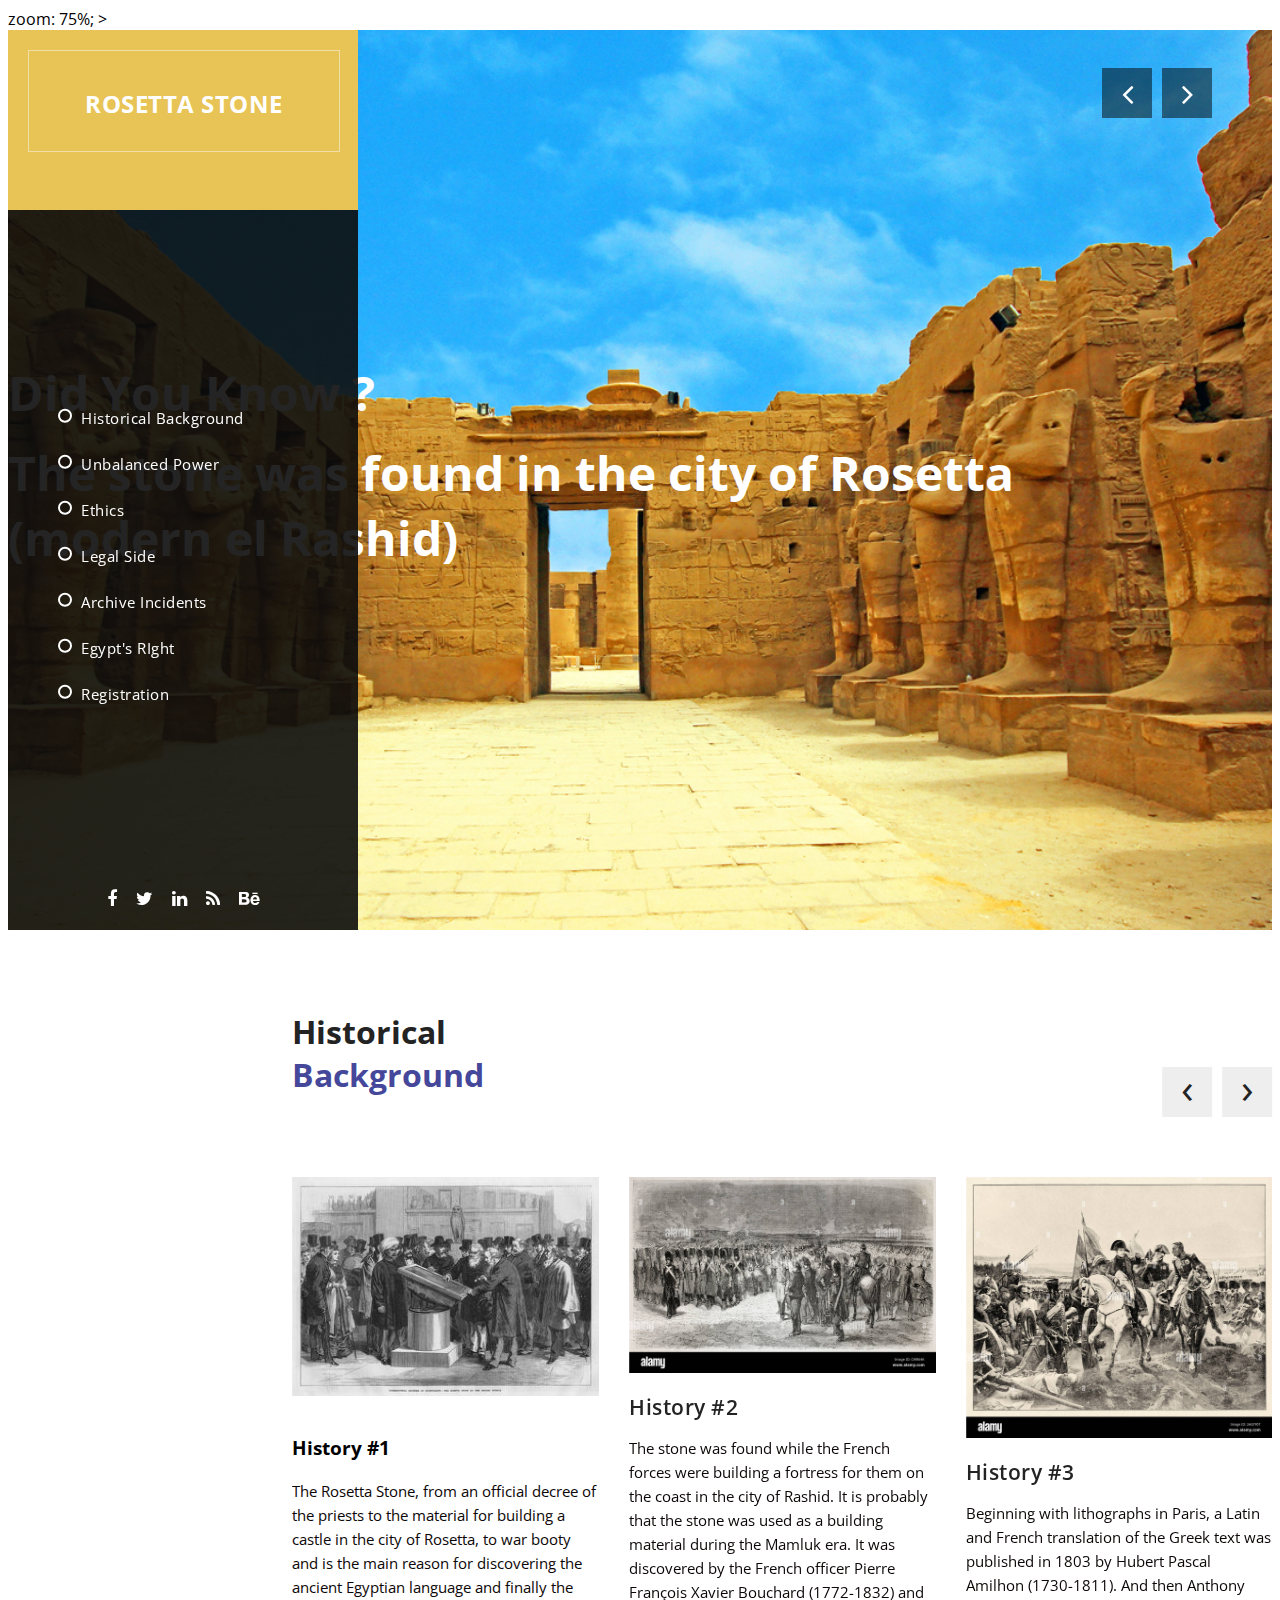
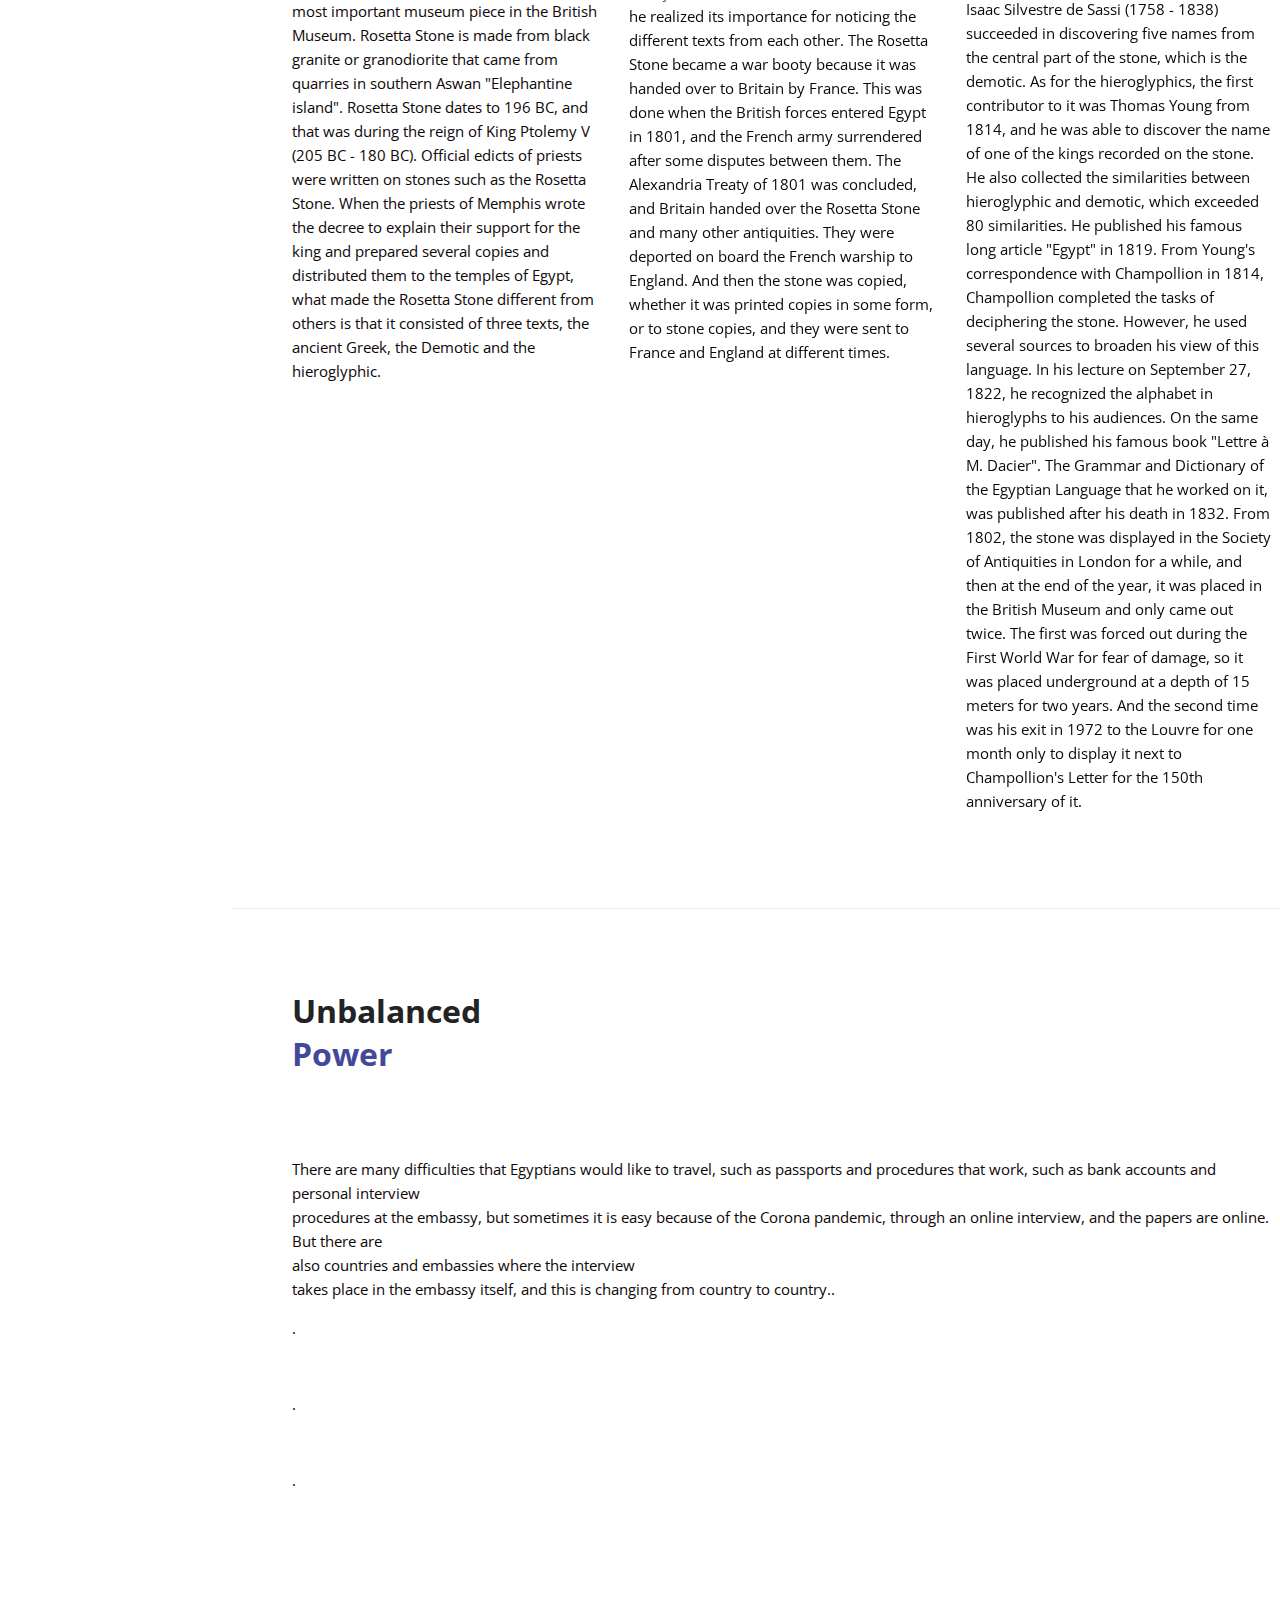
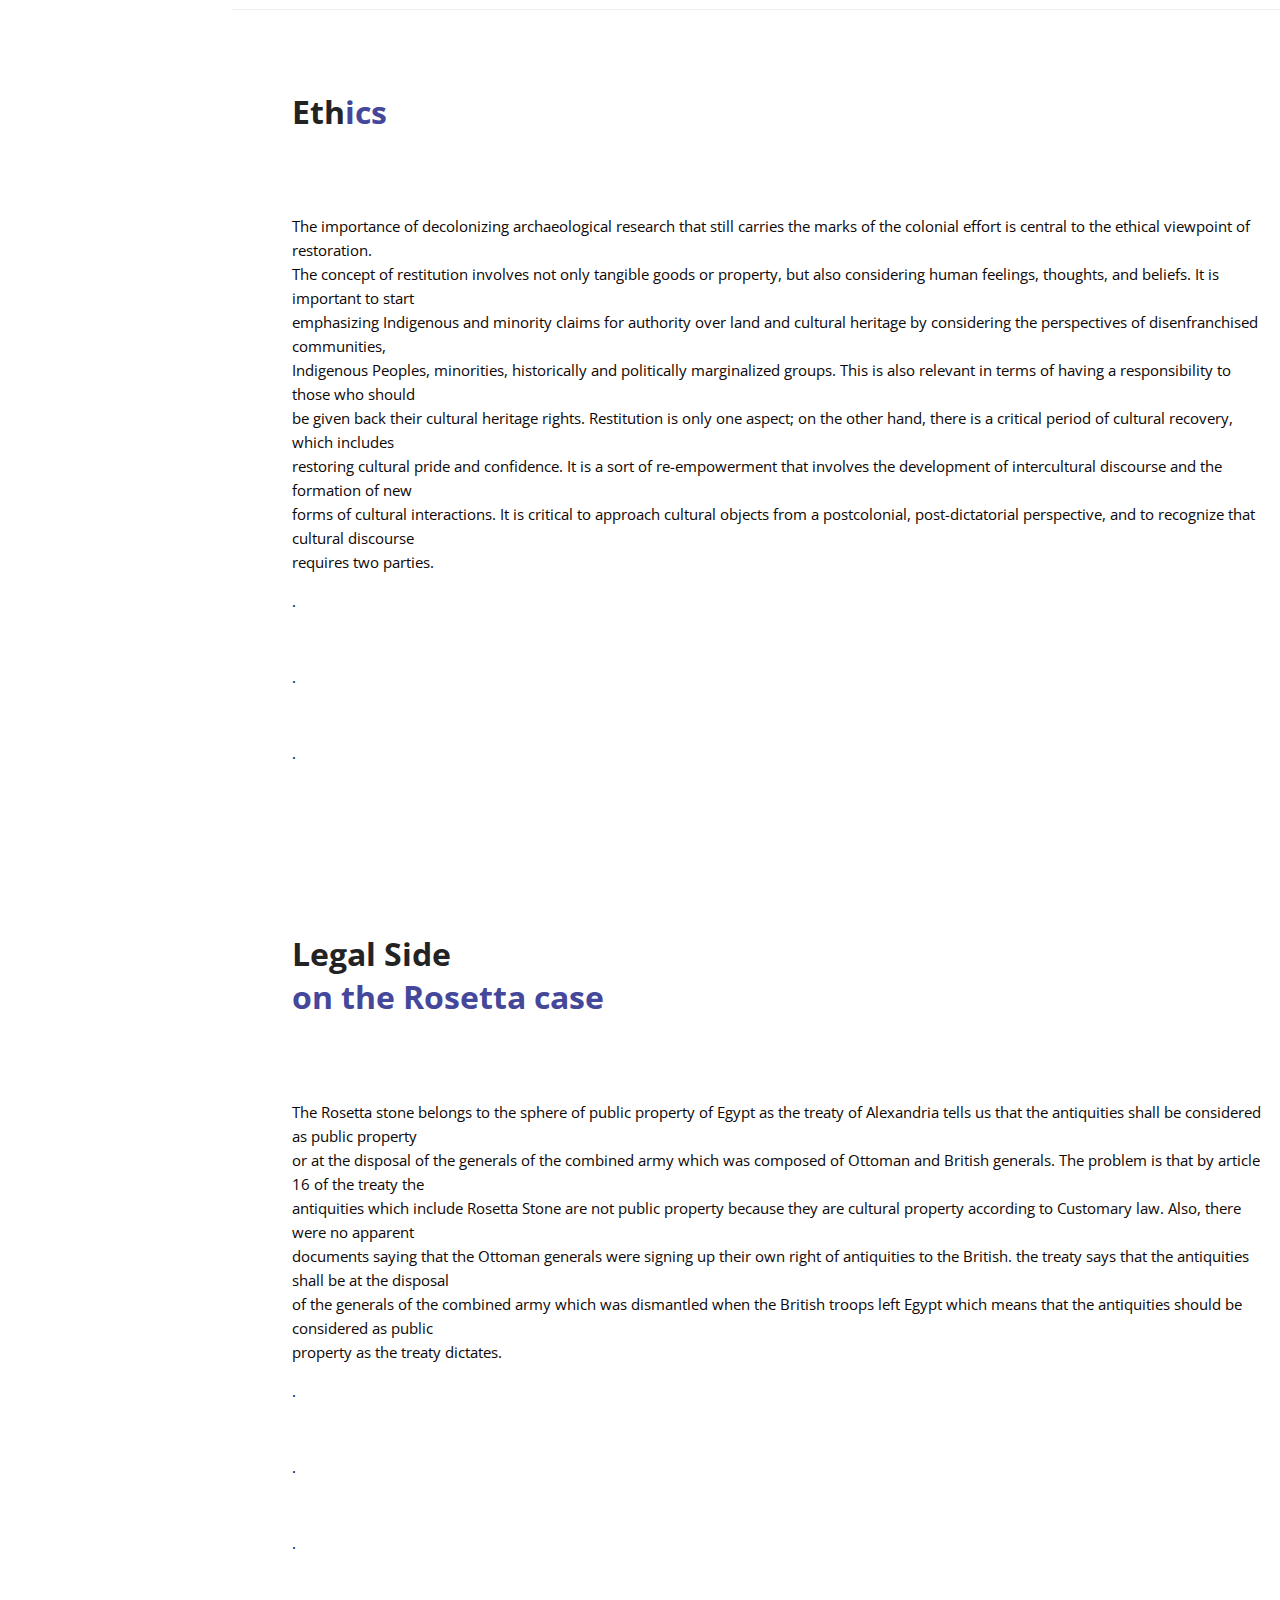
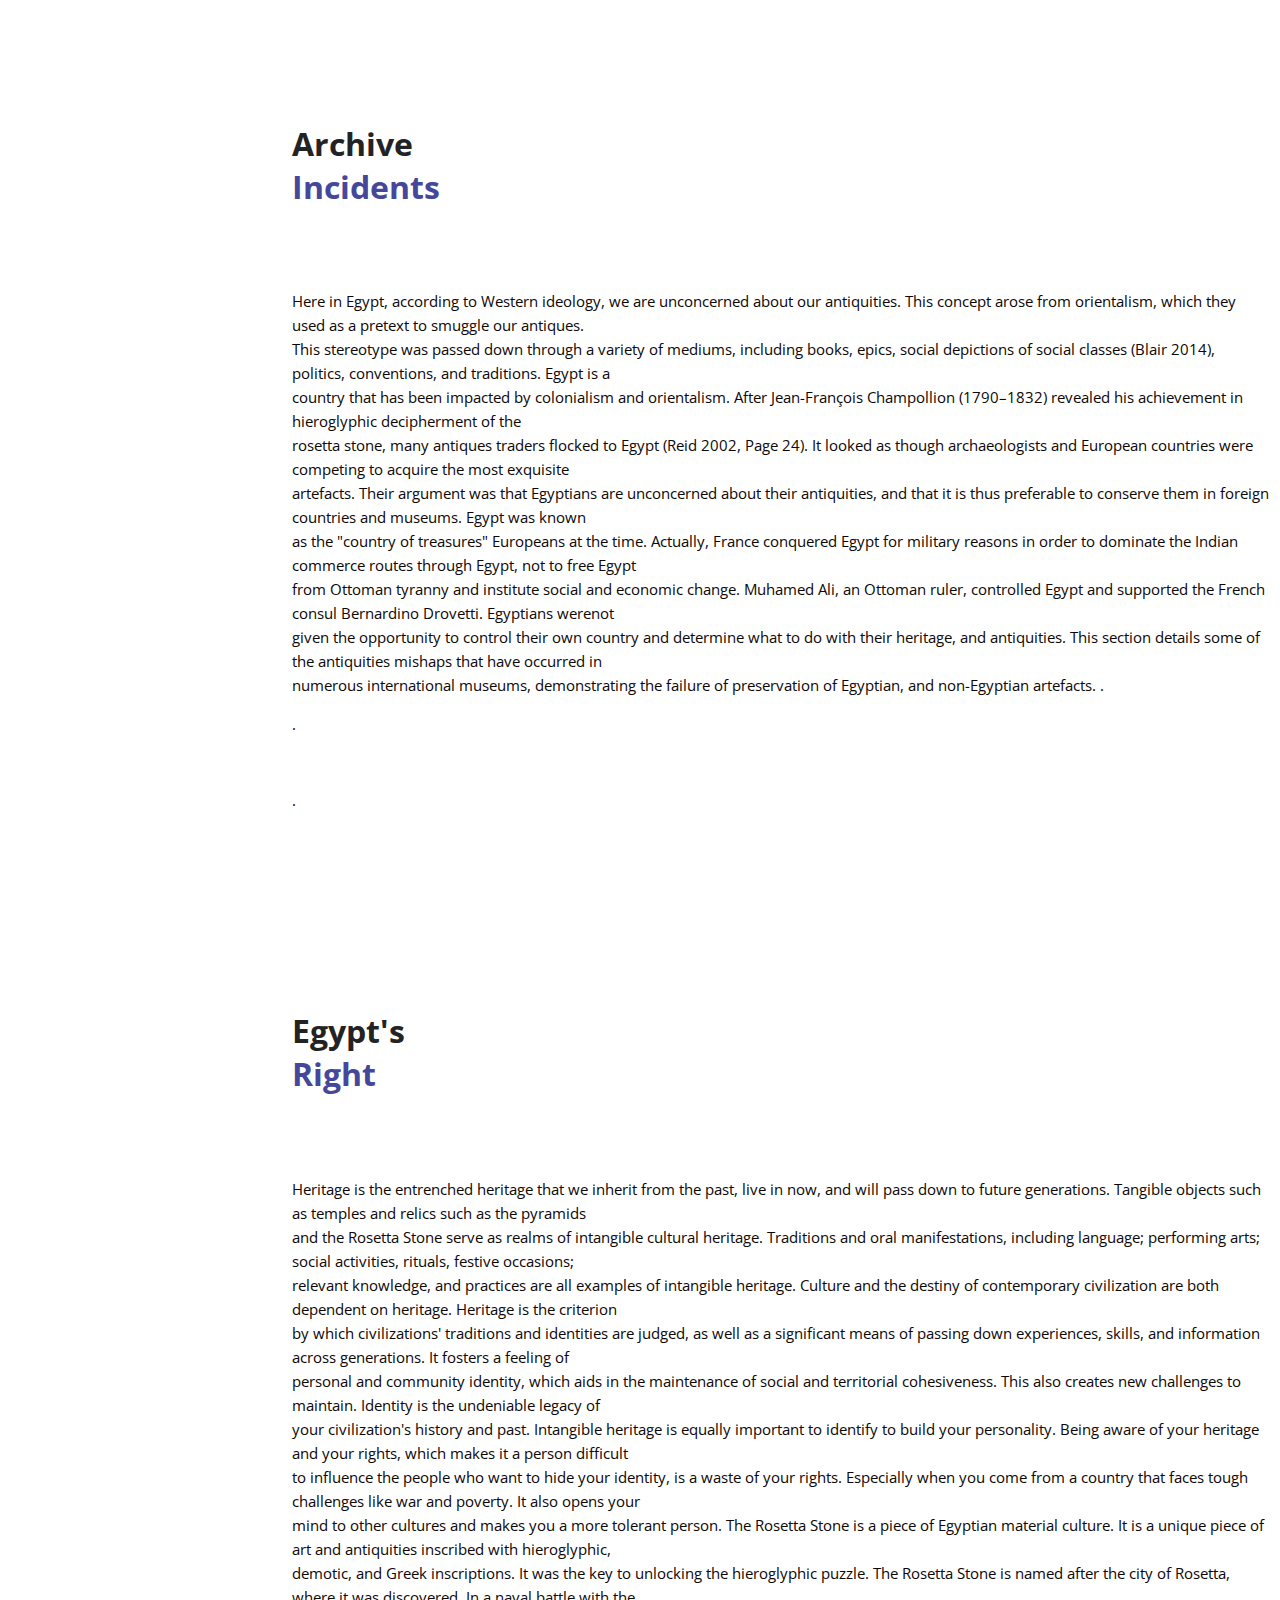
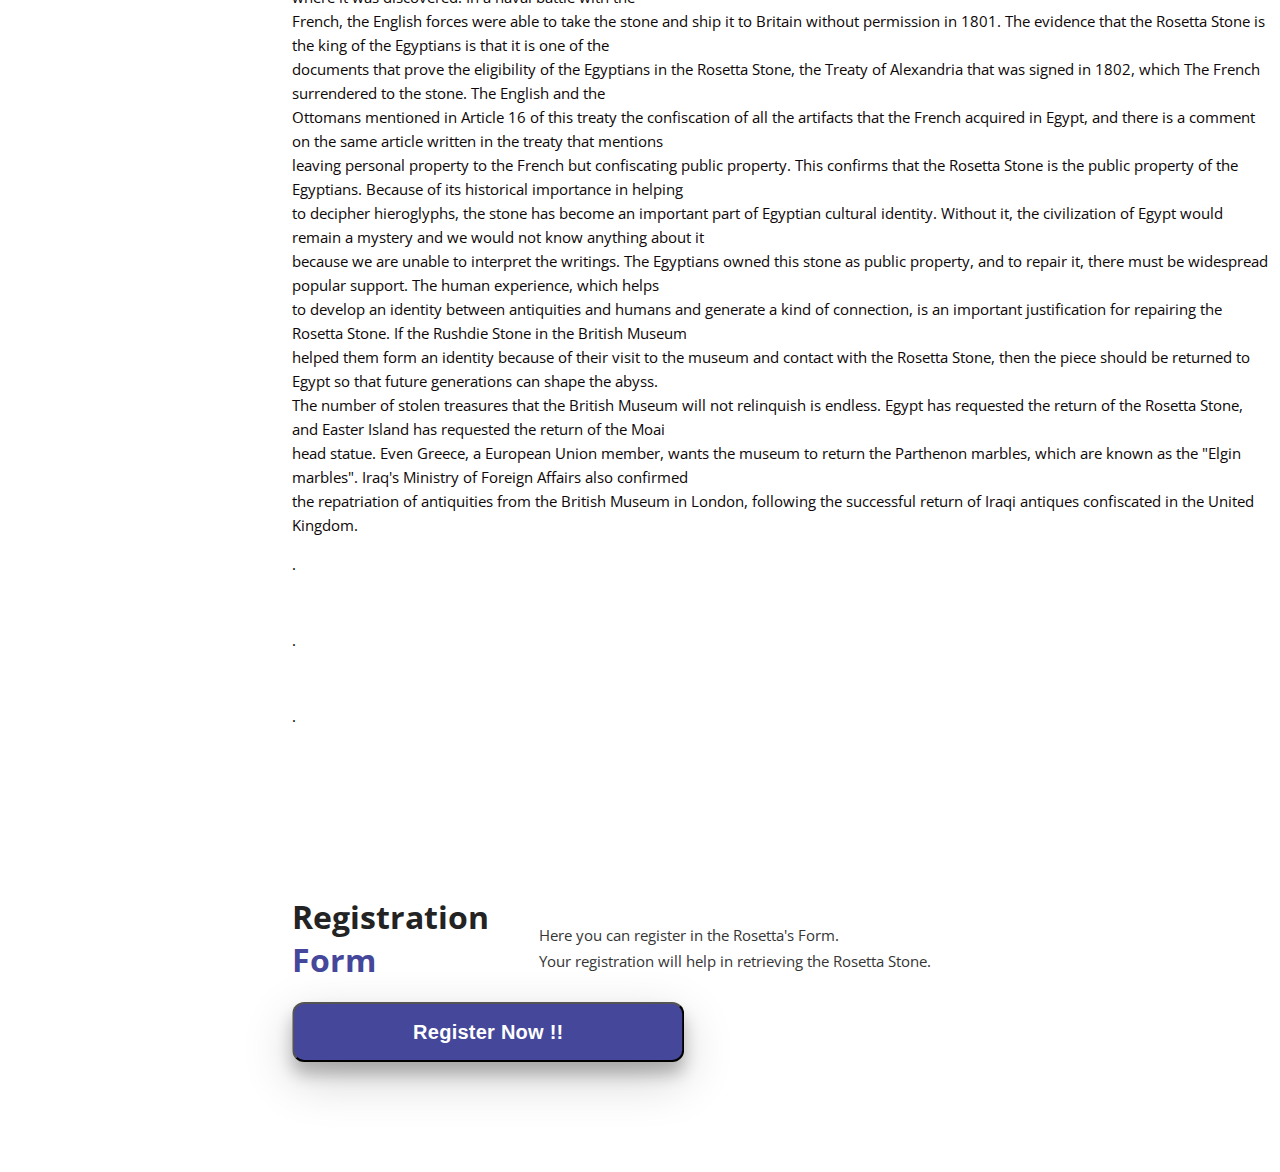
==== commit 90b3760e: "Update index.html" ====
--- a/index.html
+++ b/index.html
@@ -19,8 +19,7 @@
         <script src="js/vendor/modernizr-2.8.3-respond-1.4.2.min.js"></script>
     </head>
 
-<body>
-
+<body   <style> zoom: 75%; </style>>
 
 
         <header class="nav-down responsive-nav hidden-lg hidden-md">
@@ -457,4 +456,4 @@
     <script src="http://ajax.googleapis.com/ajax/libs/jquery/1.10.2/jquery.min.js" type="text/javascript"></script>
 
 </body>
-</html>+</html>
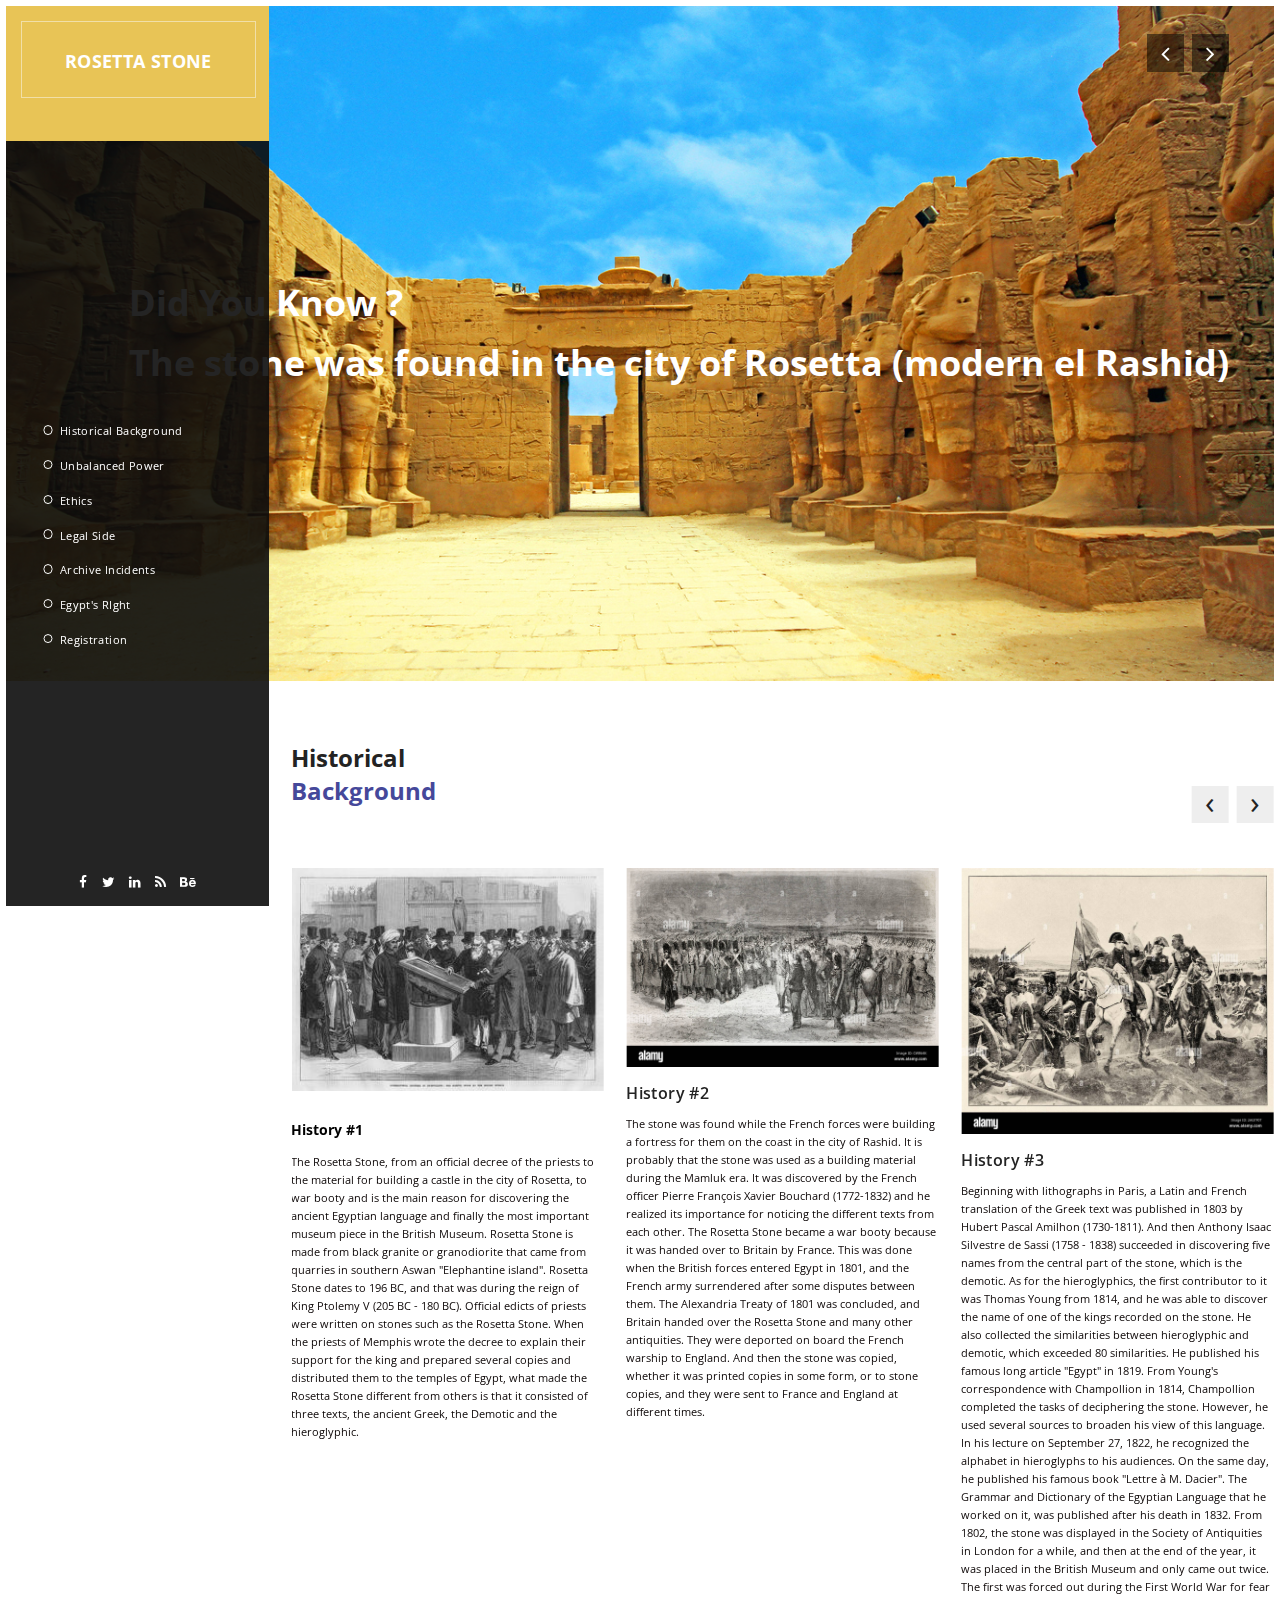
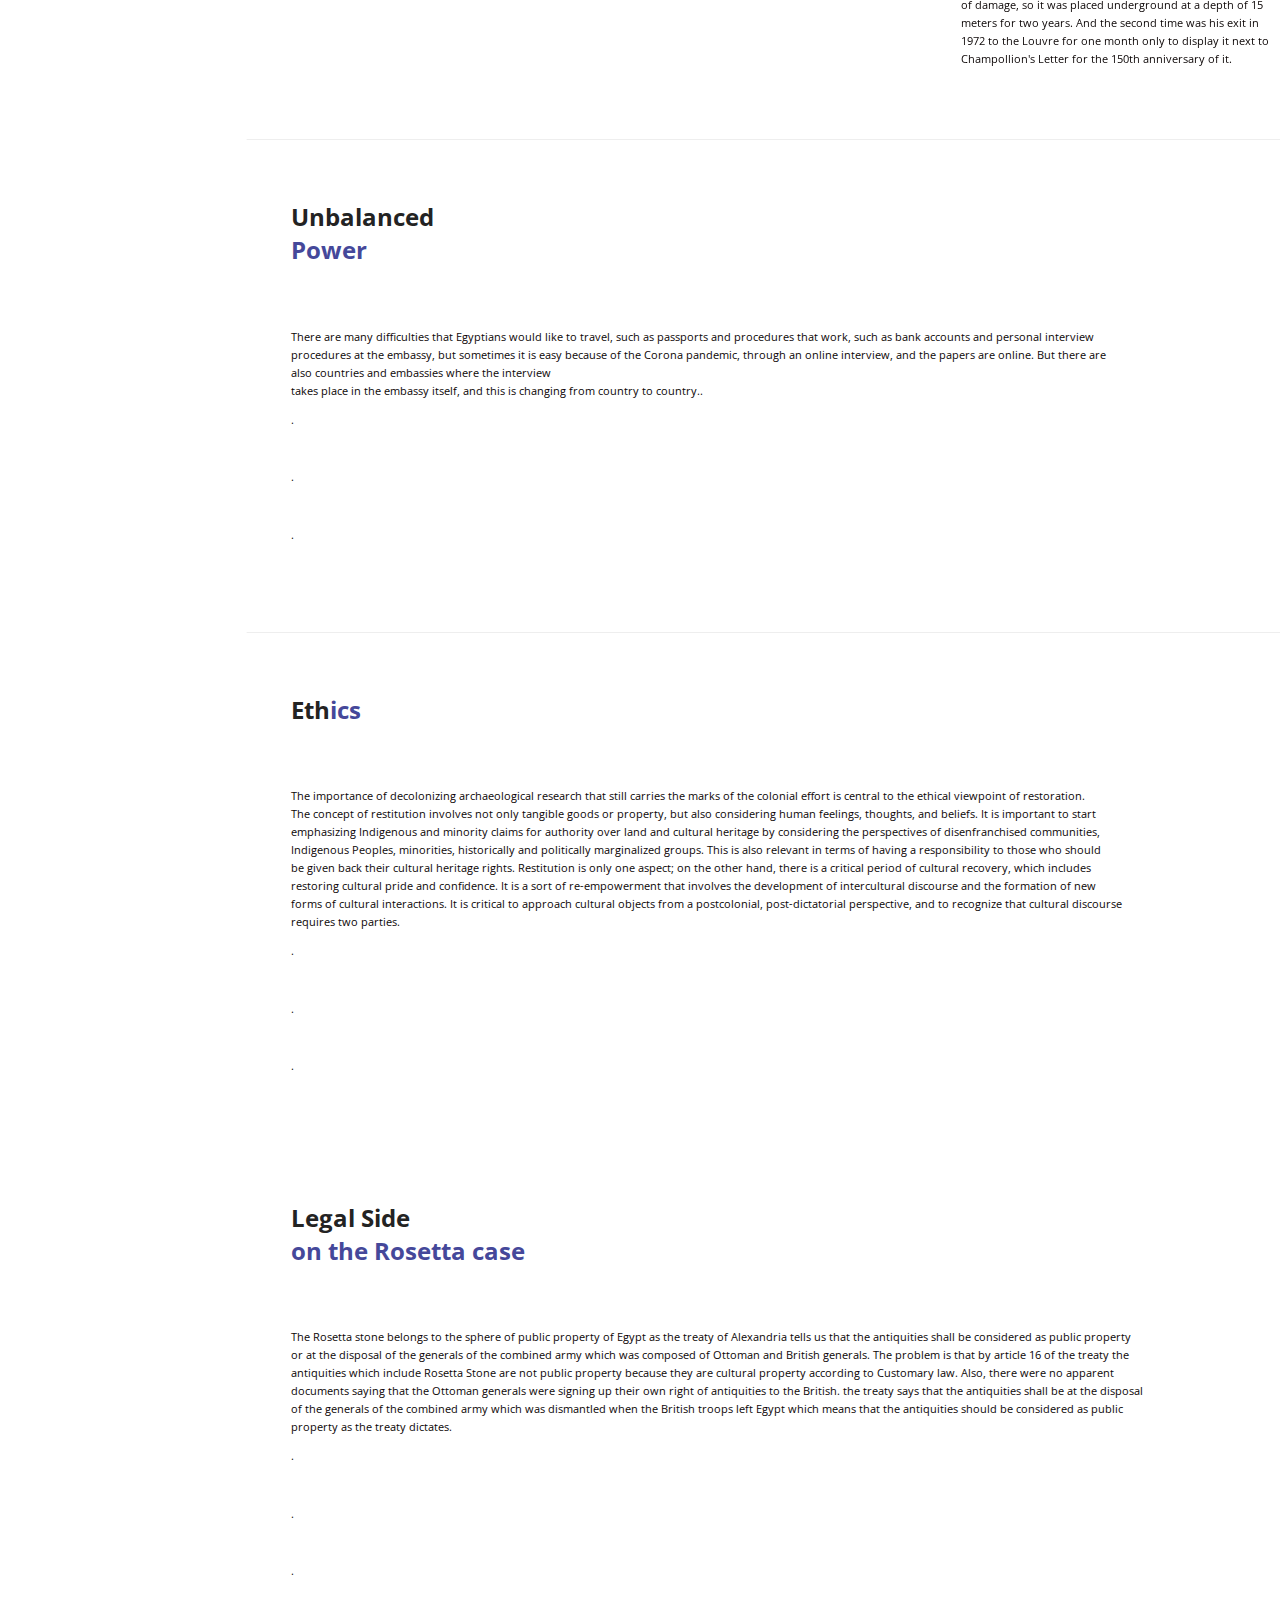
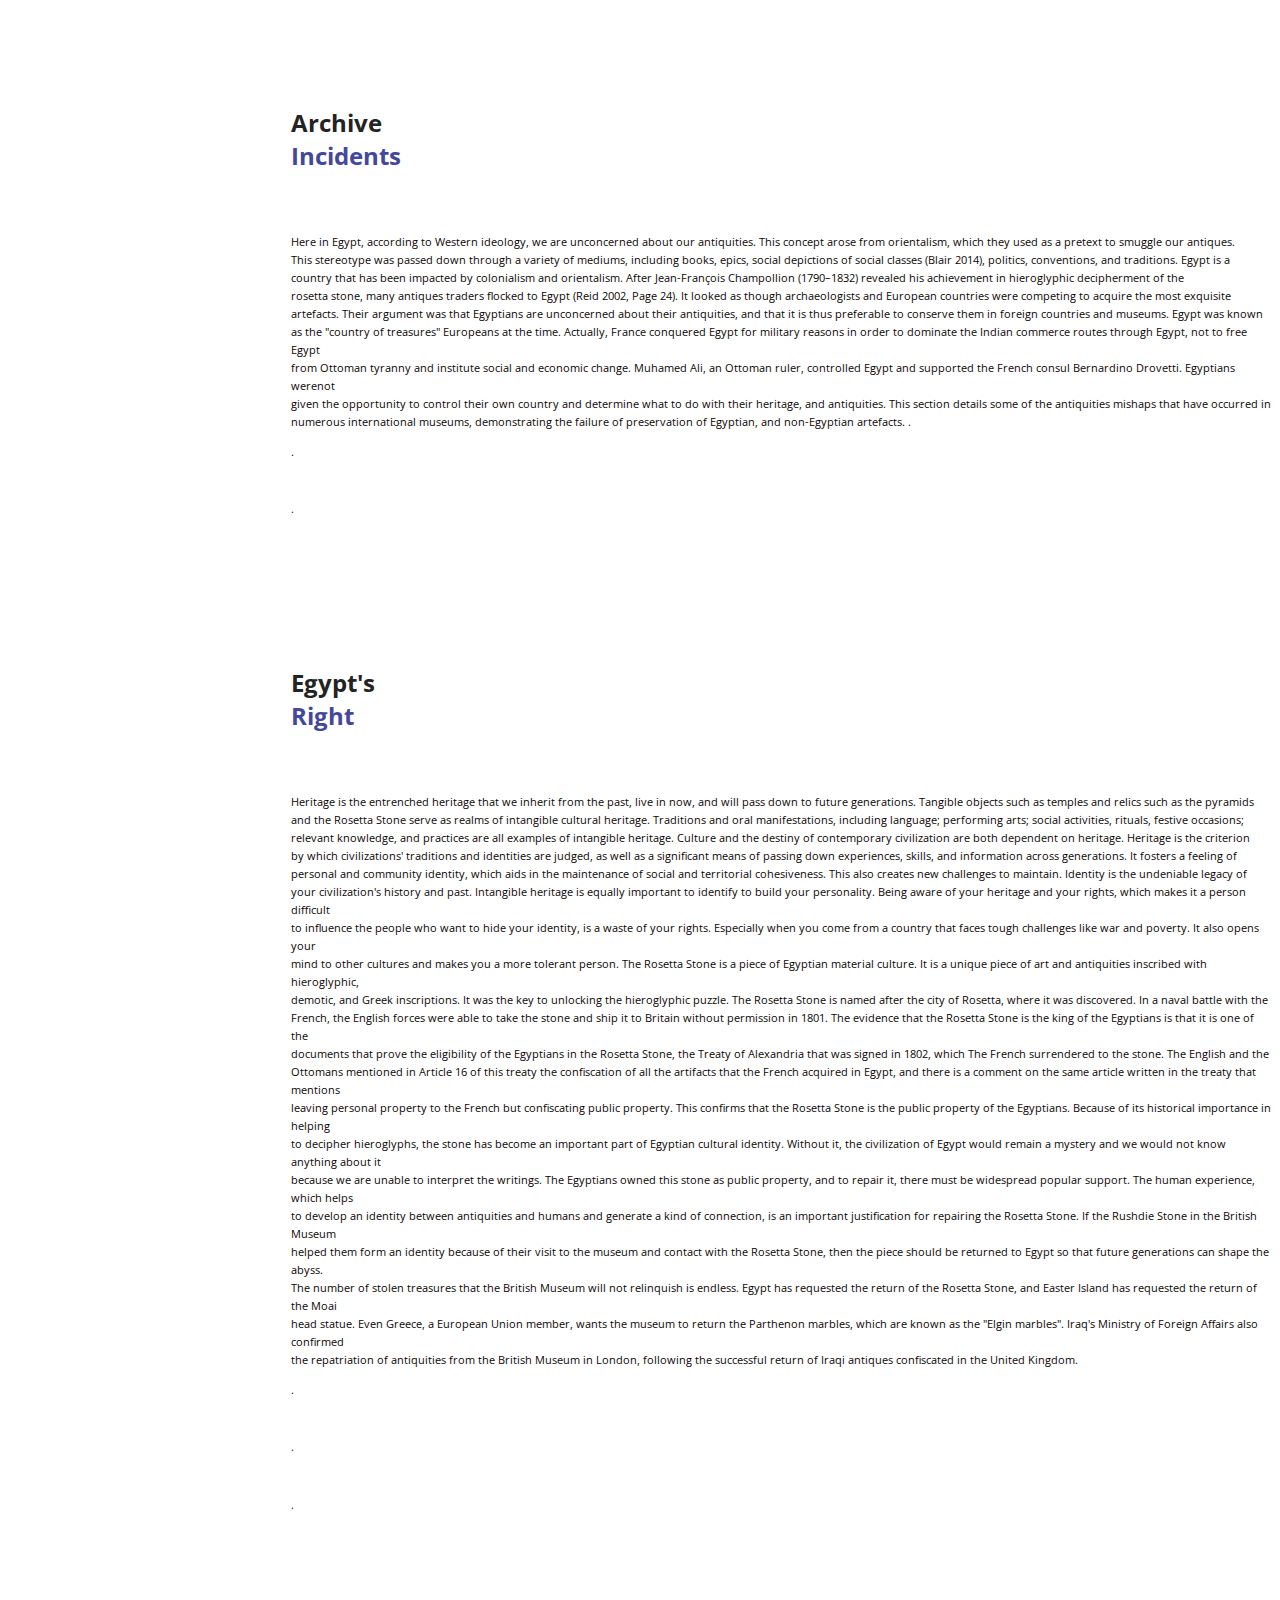
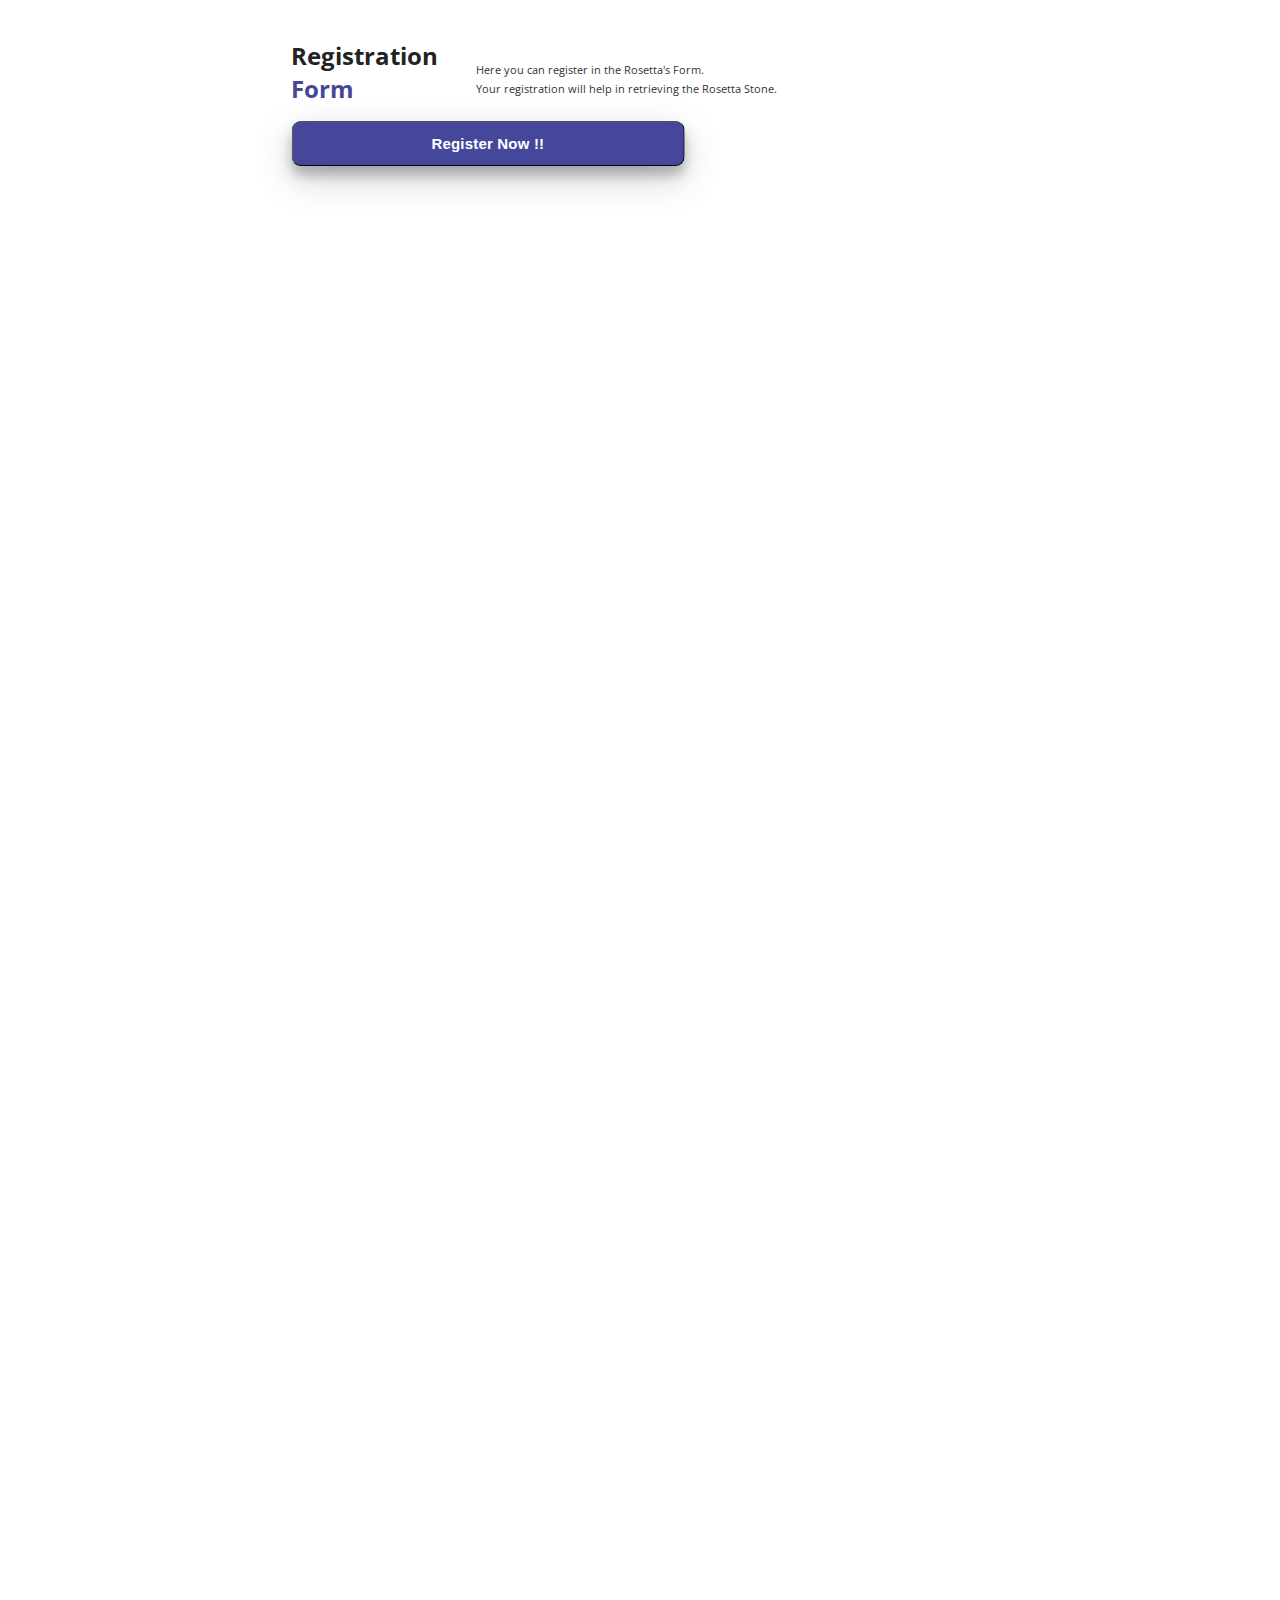
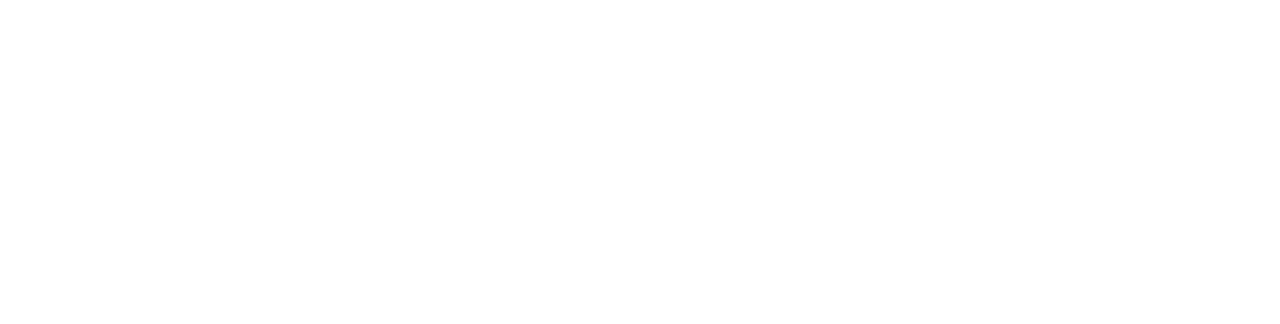
==== commit 9491c699: "Update index.html" ====
--- a/index.html
+++ b/index.html
@@ -19,7 +19,9 @@
         <script src="js/vendor/modernizr-2.8.3-respond-1.4.2.min.js"></script>
     </head>
 
-<body   <style> zoom: 75%; </style>>
+<body style="zoom: 75%;">
+
+
 
 
         <header class="nav-down responsive-nav hidden-lg hidden-md">
